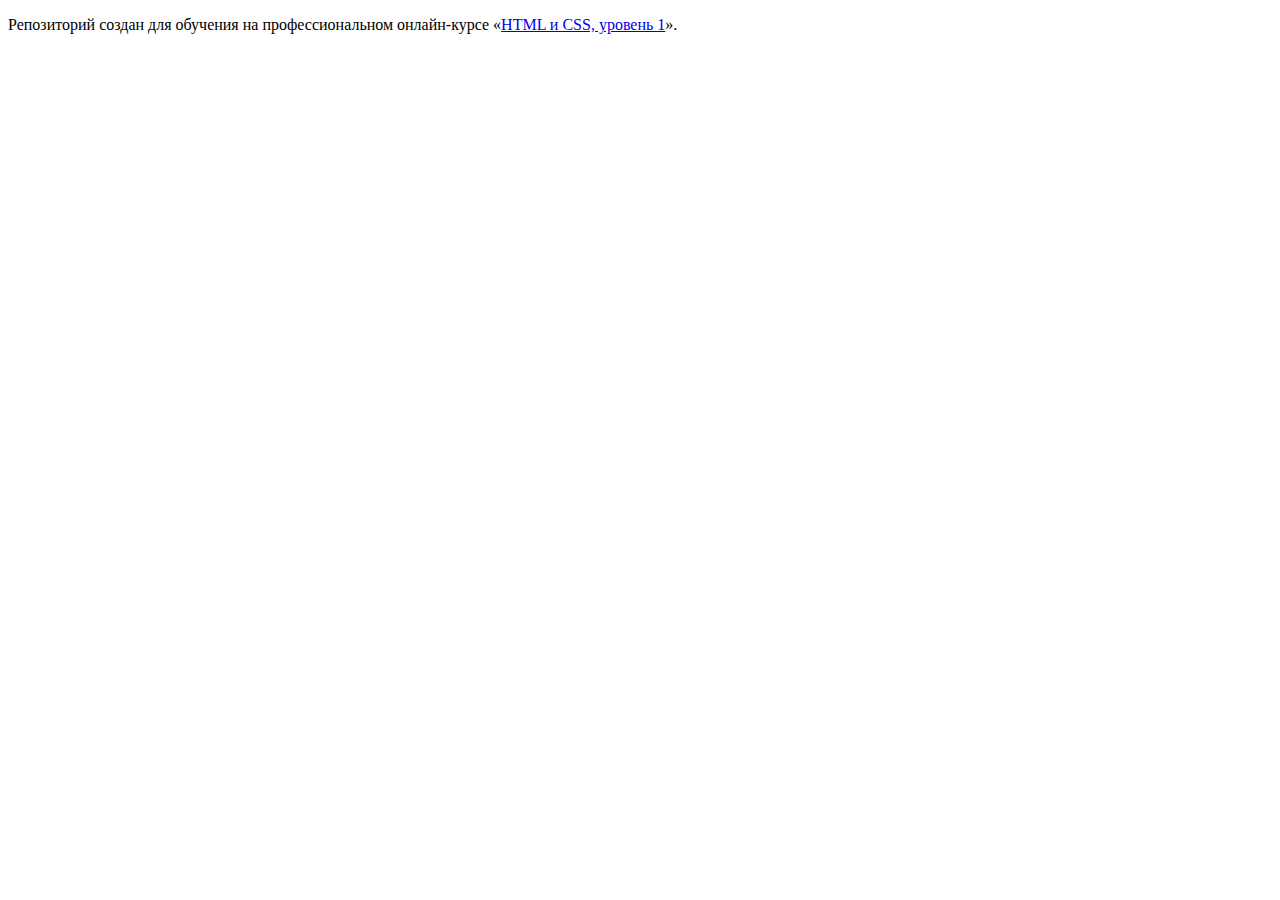
==== index.html @ 58b97ef6 ":hatching_chick:" ====
<!DOCTYPE html>
<html lang="ru">
  <head>
    <meta charset="utf-8">
    <title>HTML Academy: Барбершоп</title>
  </head>
  <body>

    <p>Репозиторий создан для обучения на профессиональном онлайн‑курсе «<a href="https://htmlacademy.ru/intensive/htmlcss">HTML и CSS, уровень 1</a>».</p>

  </body>
</html>
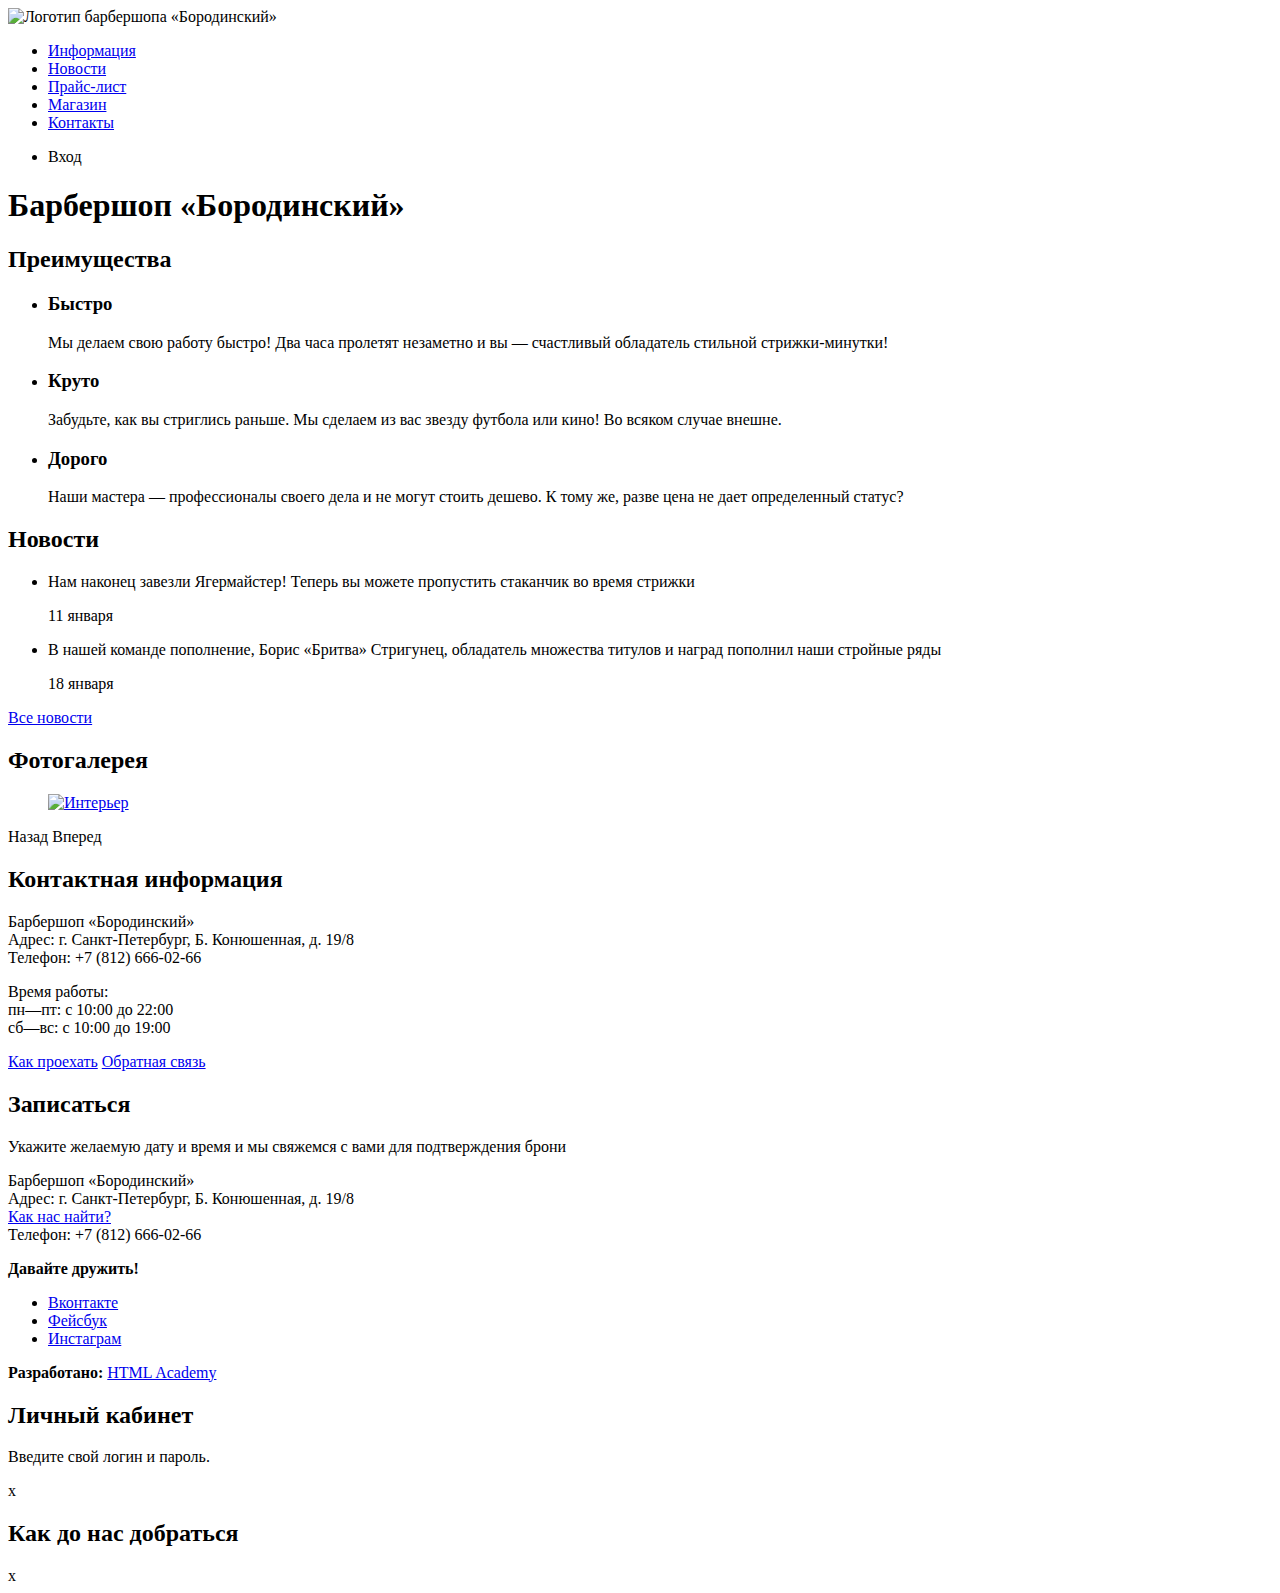
==== commit 3ba30369: "Сделал разметку главной, каталога, страницы предмета." ====
--- a/index.html
+++ b/index.html
@@ -1,12 +1,120 @@
 <!DOCTYPE html>
 <html lang="ru">
-  <head>
-    <meta charset="utf-8">
-    <title>HTML Academy: Барбершоп</title>
-  </head>
-  <body>
+<head>
+  <meta charset="utf-8">
+  <title>HTML Academy: Барбершоп</title>
+</head>
+<body>
+  <header class="main-header">
+    <nav class="main-navigation">
+      <a class="main-header-logo">
+        <img src="img/index-logo.svg" width="368" height="153" alt="Логотип барбершопа «Бородинский»">
+      </a>
+      <ul class="site-navigation">
+        <li><a href="#">Информация</a></li>
+        <li><a href="#">Новости</a></li>
+        <li><a href="price.html">Прайс-лист</a></li>
+        <li><a href="catalog.html">Магазин</a></li>
+        <li><a href="#">Контакты</a></li>
+      </ul>
+      <ul class="user-navigation">
+        <li class="login-link">Вход</li>
+      </ul>
+    </nav>
+  </header>
+  <main class="container">
+    <h1 class="visually-hidden">Барбершоп «Бородинский»</h1>
+    <section class="features">
+      <h2 class="visually-hidden">Преимущества</h2>
+      <ul class="features-list">
+        <li class="feature-item">
+          <h3>Быстро</h3>
+          <p>Мы делаем свою работу быстро! Два часа пролетят незаметно и вы — счастливый обладатель стильной стрижки-минутки!</p>
+        </li>
+        <li class="feature-item">
+          <h3>Круто</h3>
+          <p>Забудьте, как вы стриглись раньше. Мы сделаем из вас звезду футбола или кино! Во всяком случае внешне.</p>
+        </li>
+        <li class="feature-item">
+          <h3>Дорого</h3>
+          <p>Наши мастера — профессионалы своего дела и не могут стоить дешево. К тому же, разве цена не дает определенный статус?</p>
+        </li>
+      </ul>
+    </section>
+    <section class="news">
+      <h2>Новости</h2>
+      <ul class="news-list">
+        <li class="news-item">
+          <p>Нам наконец завезли Ягермайстер! Теперь вы можете пропустить стаканчик во время стрижки</p>
+          <time datetime="2016-01-11">11 января</time>
+        </li>
+        <li class="news-item">
+          <p>В нашей команде пополнение, Борис «Бритва» Стригунец, обладатель множества титулов и наград пополнил наши стройные ряды</p>
+          <time datetime="2016-01-18">18 января</time>
+        </li>
+      </ul>
+      <a class="button" href="news.html">Все новости</a>
+    </section>
+    <section class="gallery">
+      <h2>Фотогалерея</h2>
+      <figure class="gallery-content">
+        <a href="#"><img src="img/studio.jpg" width="286" height="164" alt="Интерьер"></a>
+      </figure>
+      <span class="button gallery-button gallery-button-back">Назад</span>
+      <span class="button gallery-button gallery-button-next">Вперед</span>
+    </section>
+    <section class="contacts">
+      <h2>Контактная информация</h2>
+      <p>
+       Барбершоп «Бородинский»<br>
+       Адрес: г. Санкт-Петербург, Б. Конюшенная, д. 19/8<br>
+       Телефон: +7 (812) 666-02-66
+     </p>
+     <p>
+      Время работы:<br>
+      пн—пт: с 10:00 до 22:00<br>
+      сб—вс: с 10:00 до 19:00
+    </p>
+    <a class="button" href="map.html">Как проехать</a>
+    <a class="button" href="contacts.html">Обратная связь</a>
+  </section>
+  <section class="appointment">
+    <h2>Записаться</h2>
+    <p class="appointment-info">Укажите желаемую дату и время и мы свяжемся с вами для подтверждения брони</p>
+    <!-- Здесь будет форма -->
+  </section>
 
-    <p>Репозиторий создан для обучения на профессиональном онлайн‑курсе «<a href="https://htmlacademy.ru/intensive/htmlcss">HTML и CSS, уровень 1</a>».</p>
+</main>
+<footer class="main-footer">
+  <p class="footer-contacts">
+    Барбершоп «Бородинский»<br>
+    Адрес: г. Санкт-Петербург, Б. Конюшенная, д. 19/8<br>
+    <a href="map.html">Как нас найти?</a><br>
+    Телефон: +7 (812) 666-02-66
+  </p>
+  <div class="footer-social">
+    <b>Давайте дружить!</b>
+    <ul>
+      <li><a class="social-button" href="#">Вконтакте</a></li>
+      <li><a class="social-button" href="#">Фейсбук</a></li>
+      <li><a class="social-button" href="#">Инстаграм</a></li>
+    </ul>
+  </div>
+  <p class="footer-copyright">
+    <b>Разработано:</b>
+    <a class="button" href="https://htmlacademy.ru">HTML Academy</a>
+  </p>
+</footer>
+<section class="modal modal-login">
+  <h2>Личный кабинет</h2>
+  <p>Введите свой логин и пароль.</p>
+  <!-- Здесь будет форма -->
+  <span class="modal-close">x</span>
+</section>
 
-  </body>
+<section class="modal modal-map">
+  <h2 class="visually-hidden">Как до нас добраться</h2>
+  <span class="modal-close">x</span>
+</section>
+</body>
 </html>
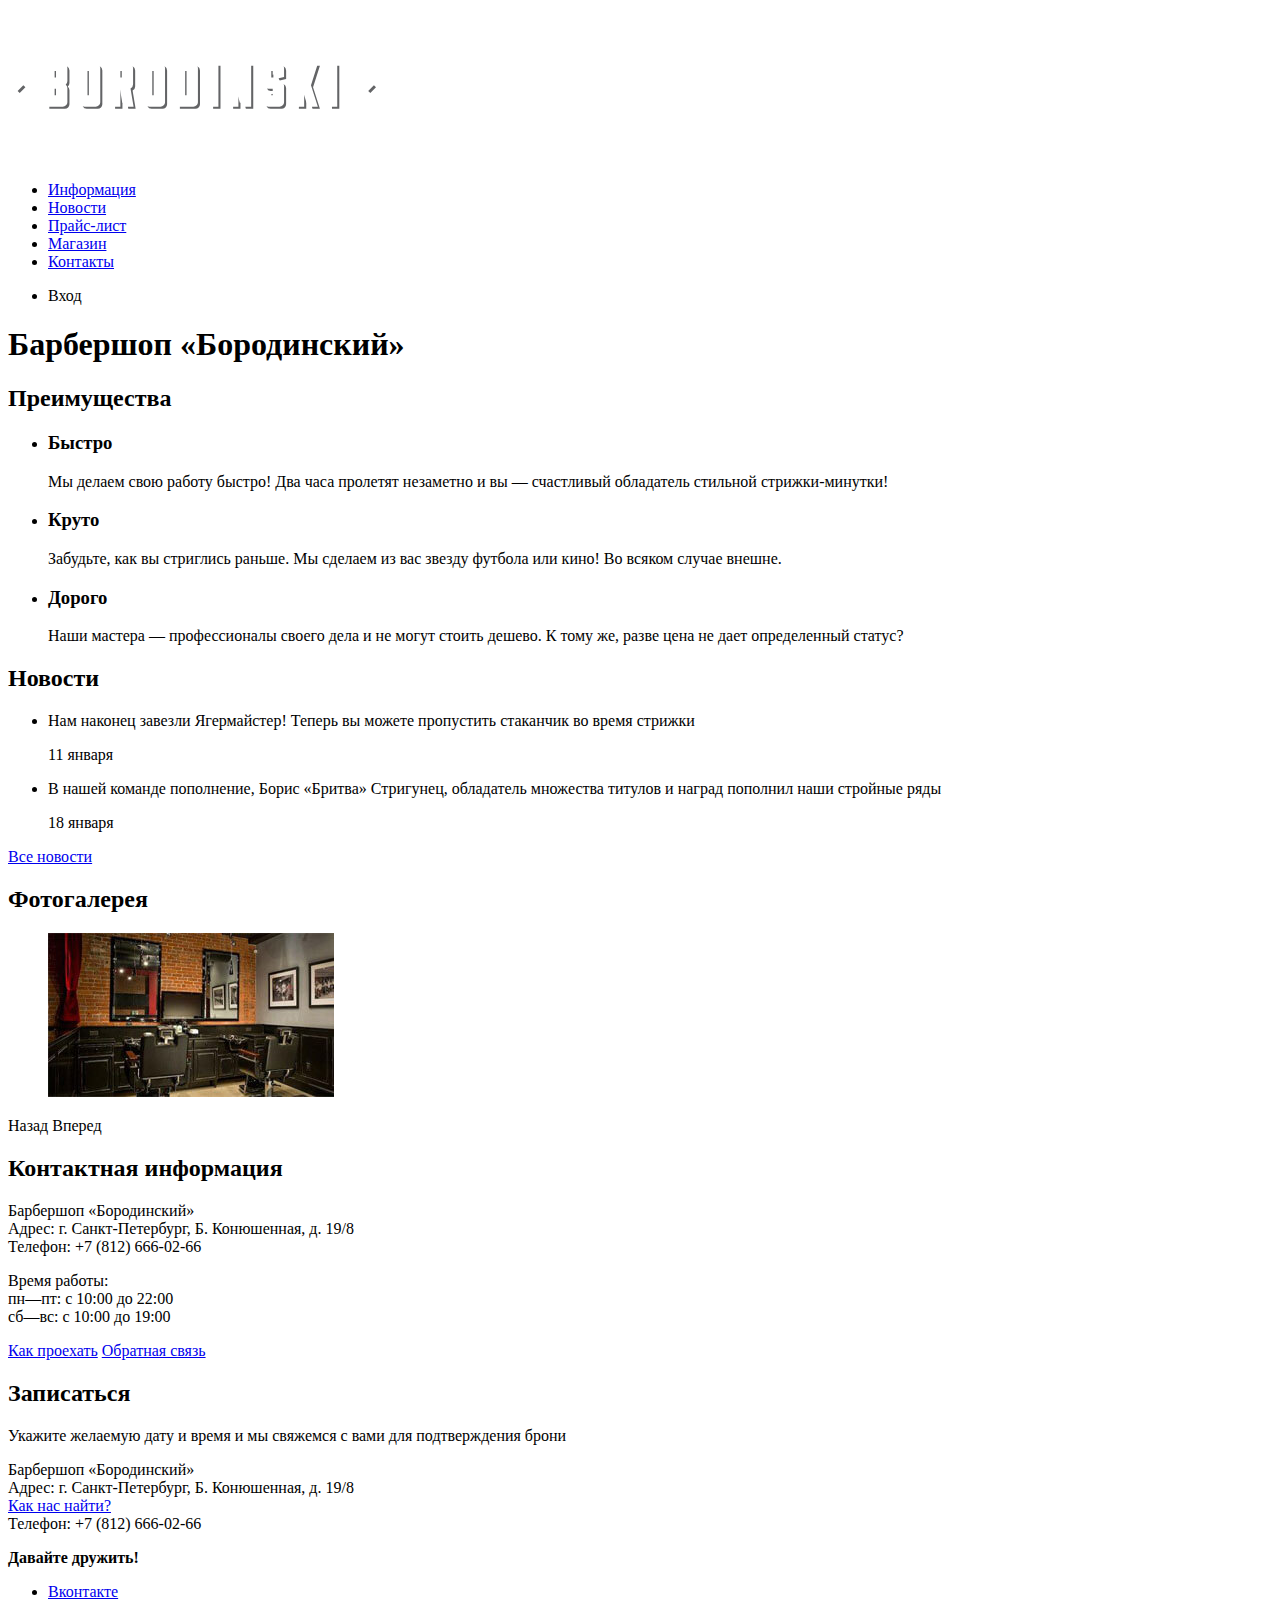
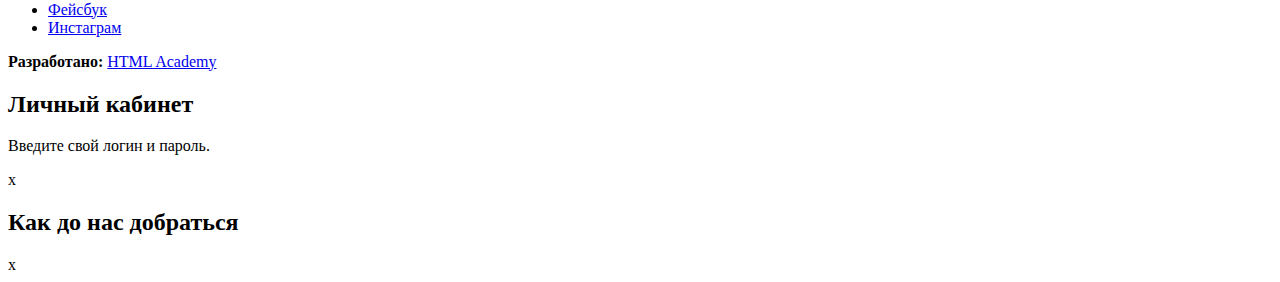
==== commit 9831fa2d: "Подготовил и подключил изображения" ====
--- a/index.html
+++ b/index.html
@@ -58,7 +58,7 @@
     <section class="gallery">
       <h2>Фотогалерея</h2>
       <figure class="gallery-content">
-        <a href="#"><img src="img/studio.jpg" width="286" height="164" alt="Интерьер"></a>
+        <a href="#"><img src="img/gallery.jpg" width="286" height="164" alt="Интерьер"></a>
       </figure>
       <span class="button gallery-button gallery-button-back">Назад</span>
       <span class="button gallery-button gallery-button-next">Вперед</span>
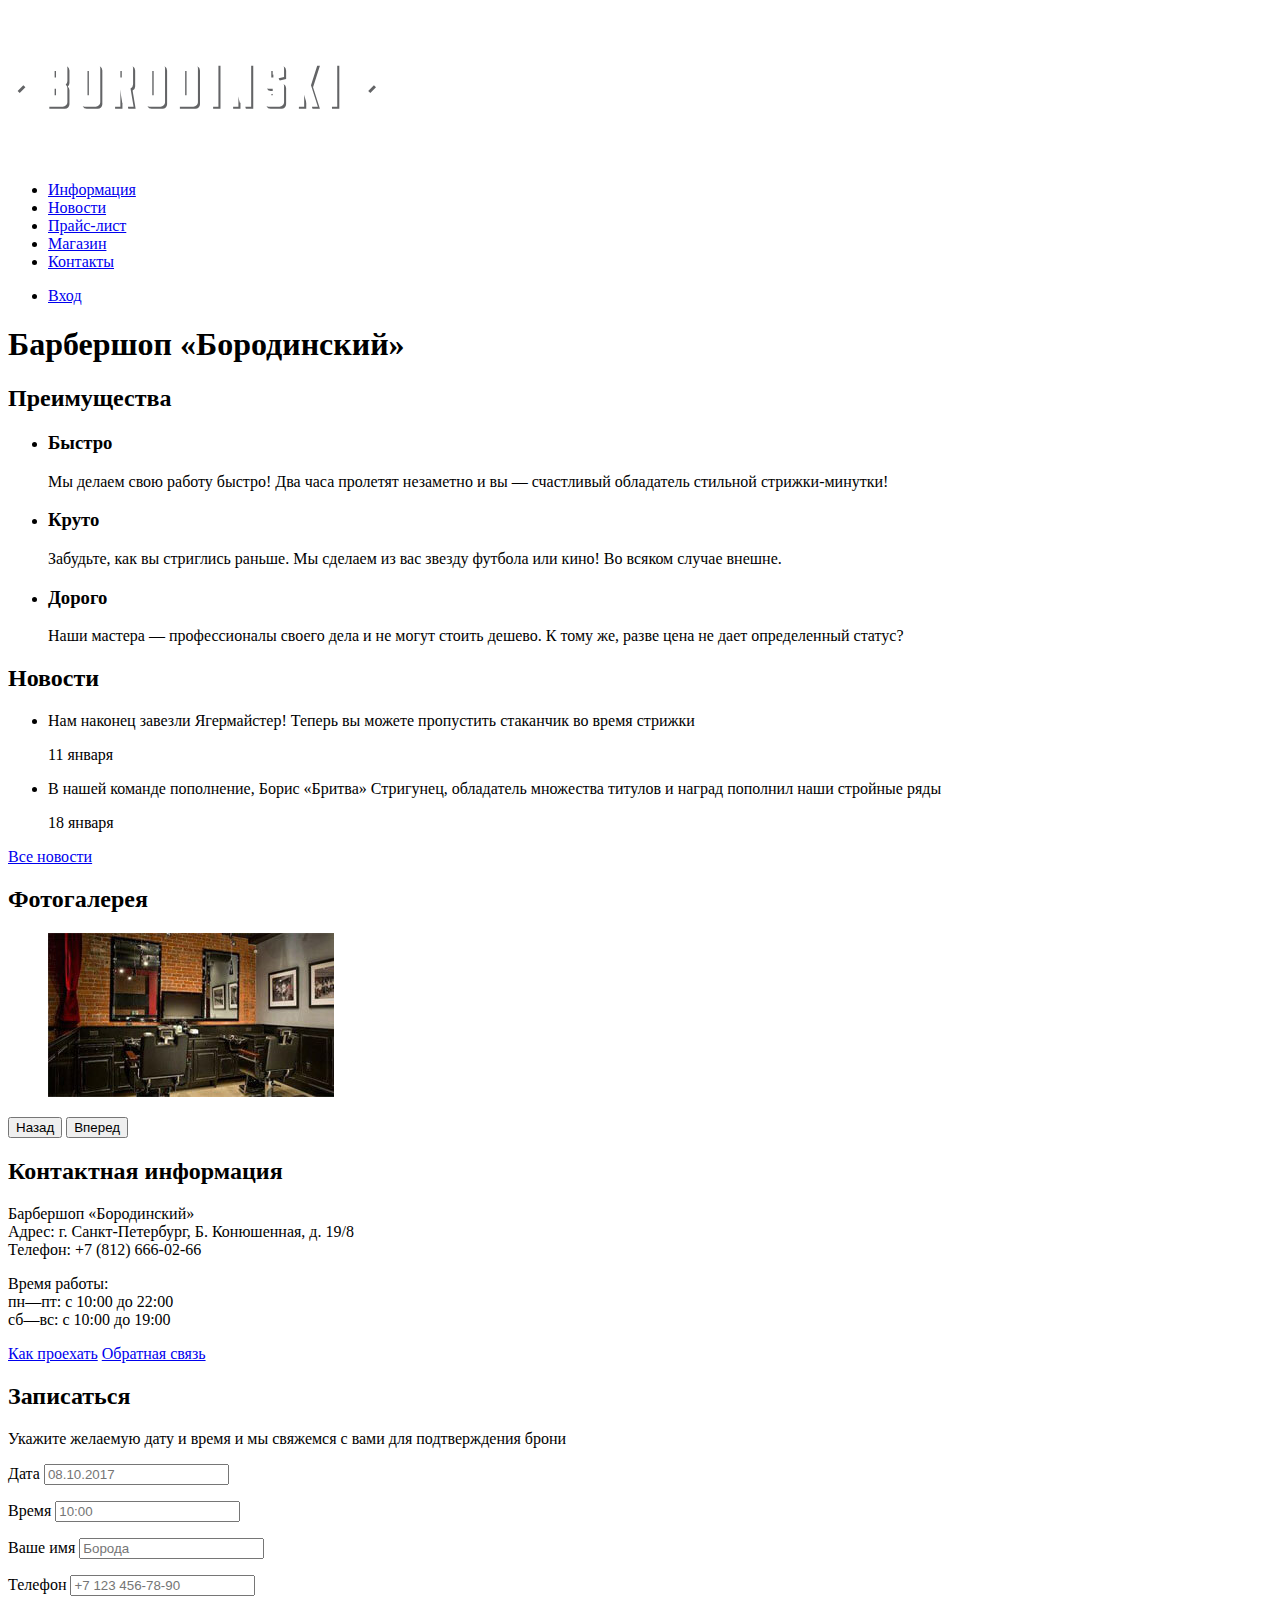
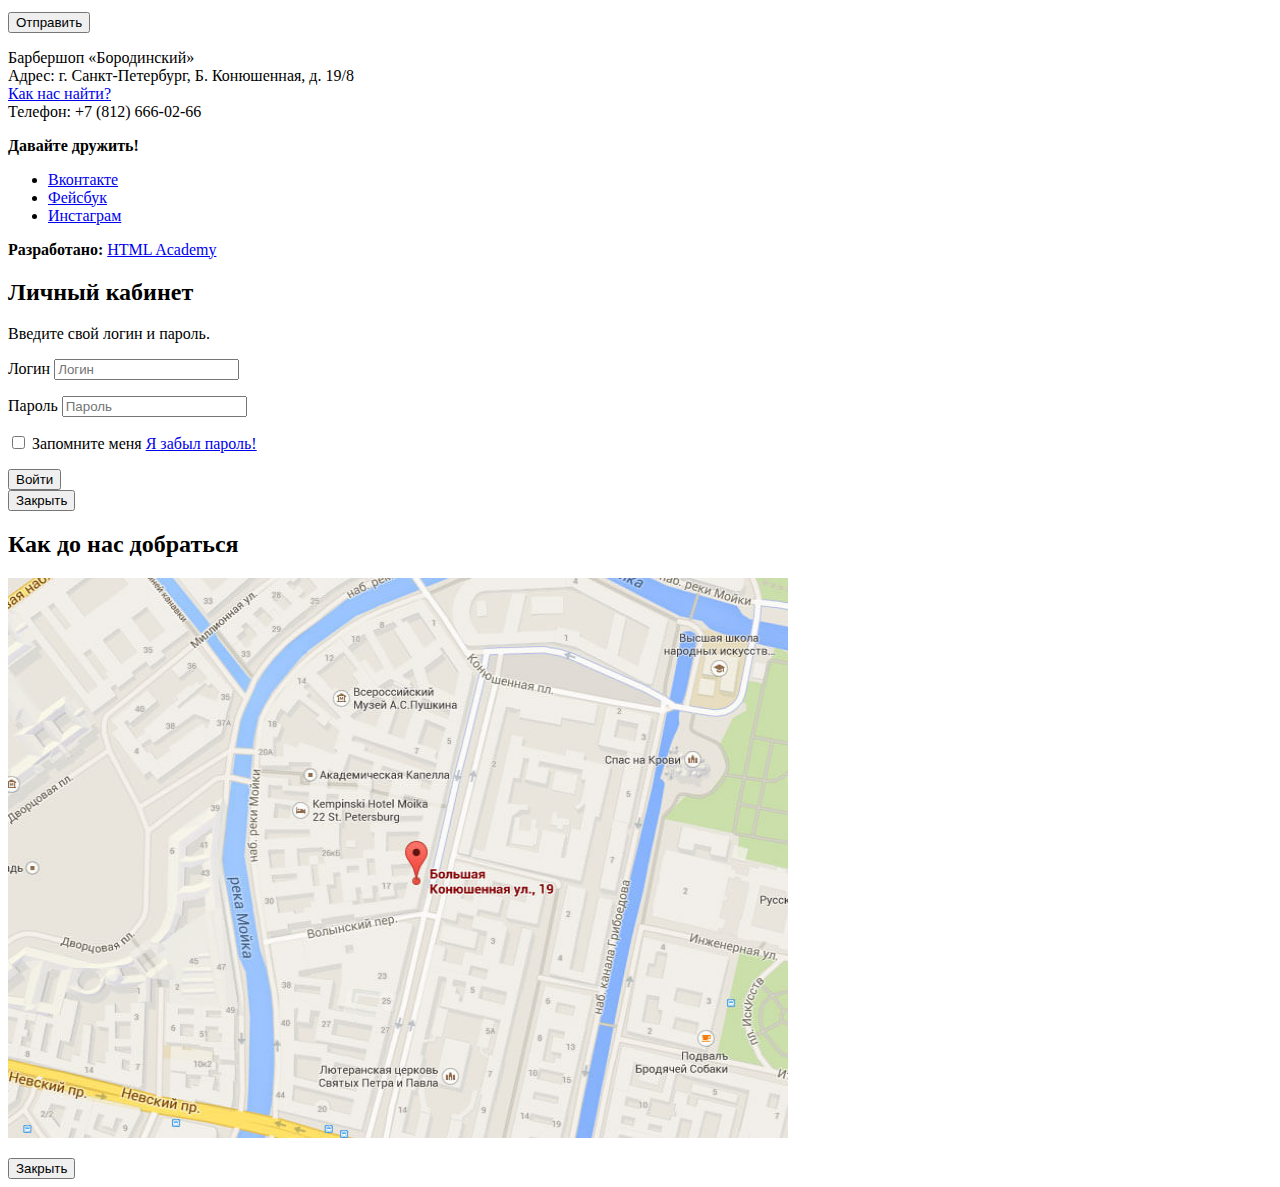
==== commit eed2a12c: "разметил формы" ====
--- a/index.html
+++ b/index.html
@@ -18,7 +18,11 @@
         <li><a href="#">Контакты</a></li>
       </ul>
       <ul class="user-navigation">
-        <li class="login-link">Вход</li>
+        <li>
+          <a class="login-link" href="login.html">
+            Вход
+          </a>
+        </li>
       </ul>
     </nav>
   </header>
@@ -60,8 +64,8 @@
       <figure class="gallery-content">
         <a href="#"><img src="img/gallery.jpg" width="286" height="164" alt="Интерьер"></a>
       </figure>
-      <span class="button gallery-button gallery-button-back">Назад</span>
-      <span class="button gallery-button gallery-button-next">Вперед</span>
+      <button class="button gallery-button gallery-button-back" type="button">Назад</button>
+      <button class="button gallery-button gallery-button-next" type="button">Вперед</button>
     </section>
     <section class="contacts">
       <h2>Контактная информация</h2>
@@ -81,7 +85,25 @@
   <section class="appointment">
     <h2>Записаться</h2>
     <p class="appointment-info">Укажите желаемую дату и время и мы свяжемся с вами для подтверждения брони</p>
-    <!-- Здесь будет форма -->
+    <form class="appointment-form" action="https://echo.htmlacademy.ru" method="post">
+      <p class="appointment-item">
+        <label for="appointment-date">Дата</label>
+        <input id="appointment-date" type="text" name="date" value="" placeholder="08.10.2017">
+      </p>
+      <p class="appointment-item">
+        <label for="appointment-time">Время</label>
+        <input id="appointment-time" type="text" name="time" value="" placeholder="10:00">
+      </p>
+      <p class="appointment-item">
+        <label for="appointment-name">Ваше имя</label>
+        <input id="appointment-name" type="text" name="name" value="" placeholder="Борода">
+      </p>
+      <p class="appointment-item">
+        <label for="appointment-phone">Телефон</label>
+        <input id="appointment-phone" type="tel" name="phone" value="" placeholder="+7 123 456-78-90">
+      </p>
+      <button class="button" type="submit">Отправить</button>
+    </form>
   </section>
 
 </main>
@@ -108,13 +130,39 @@
 <section class="modal modal-login">
   <h2>Личный кабинет</h2>
   <p>Введите свой логин и пароль.</p>
-  <!-- Здесь будет форма -->
-  <span class="modal-close">x</span>
+  <form class="login-form" action="https://echo.htmlacademy.ru" method="post">
+    <p>
+      <label class="visually-hidden" for="user-login">Логин</label>
+      <input class="login-icon-user" id="user-login" type="text" name="login" placeholder="Логин">
+    </p>
+    <p>
+      <label class="visually-hidden" for="user-password">Пароль</label>
+      <input class="login-icon-password" id="user-password" type="password" name="password" placeholder="Пароль">
+    </p>
+    <p class="login-password-info">
+      <label class="login-checkbox">
+        <input type="checkbox" name="remember">
+        Запомните меня
+      </label>
+      <a class="restore" href="#">Я забыл пароль!</a>
+    </p>
+    <button class="button" type="submit">
+      Войти
+    </button>
+  </form>
+  <button class="modal-close" type="button">
+    Закрыть
+  </button>
 </section>
 
 <section class="modal modal-map">
   <h2 class="visually-hidden">Как до нас добраться</h2>
-  <span class="modal-close">x</span>
+  <p>
+    <img src="img/map.jpg" width="780" height="560" alt="Офис компании по адресу ул. Большая Конюшенная 19/8, Санкт-Петербург">
+  </p>
+  <button class="modal-close" type="button">
+    Закрыть
+  </button>
 </section>
 </body>
 </html>
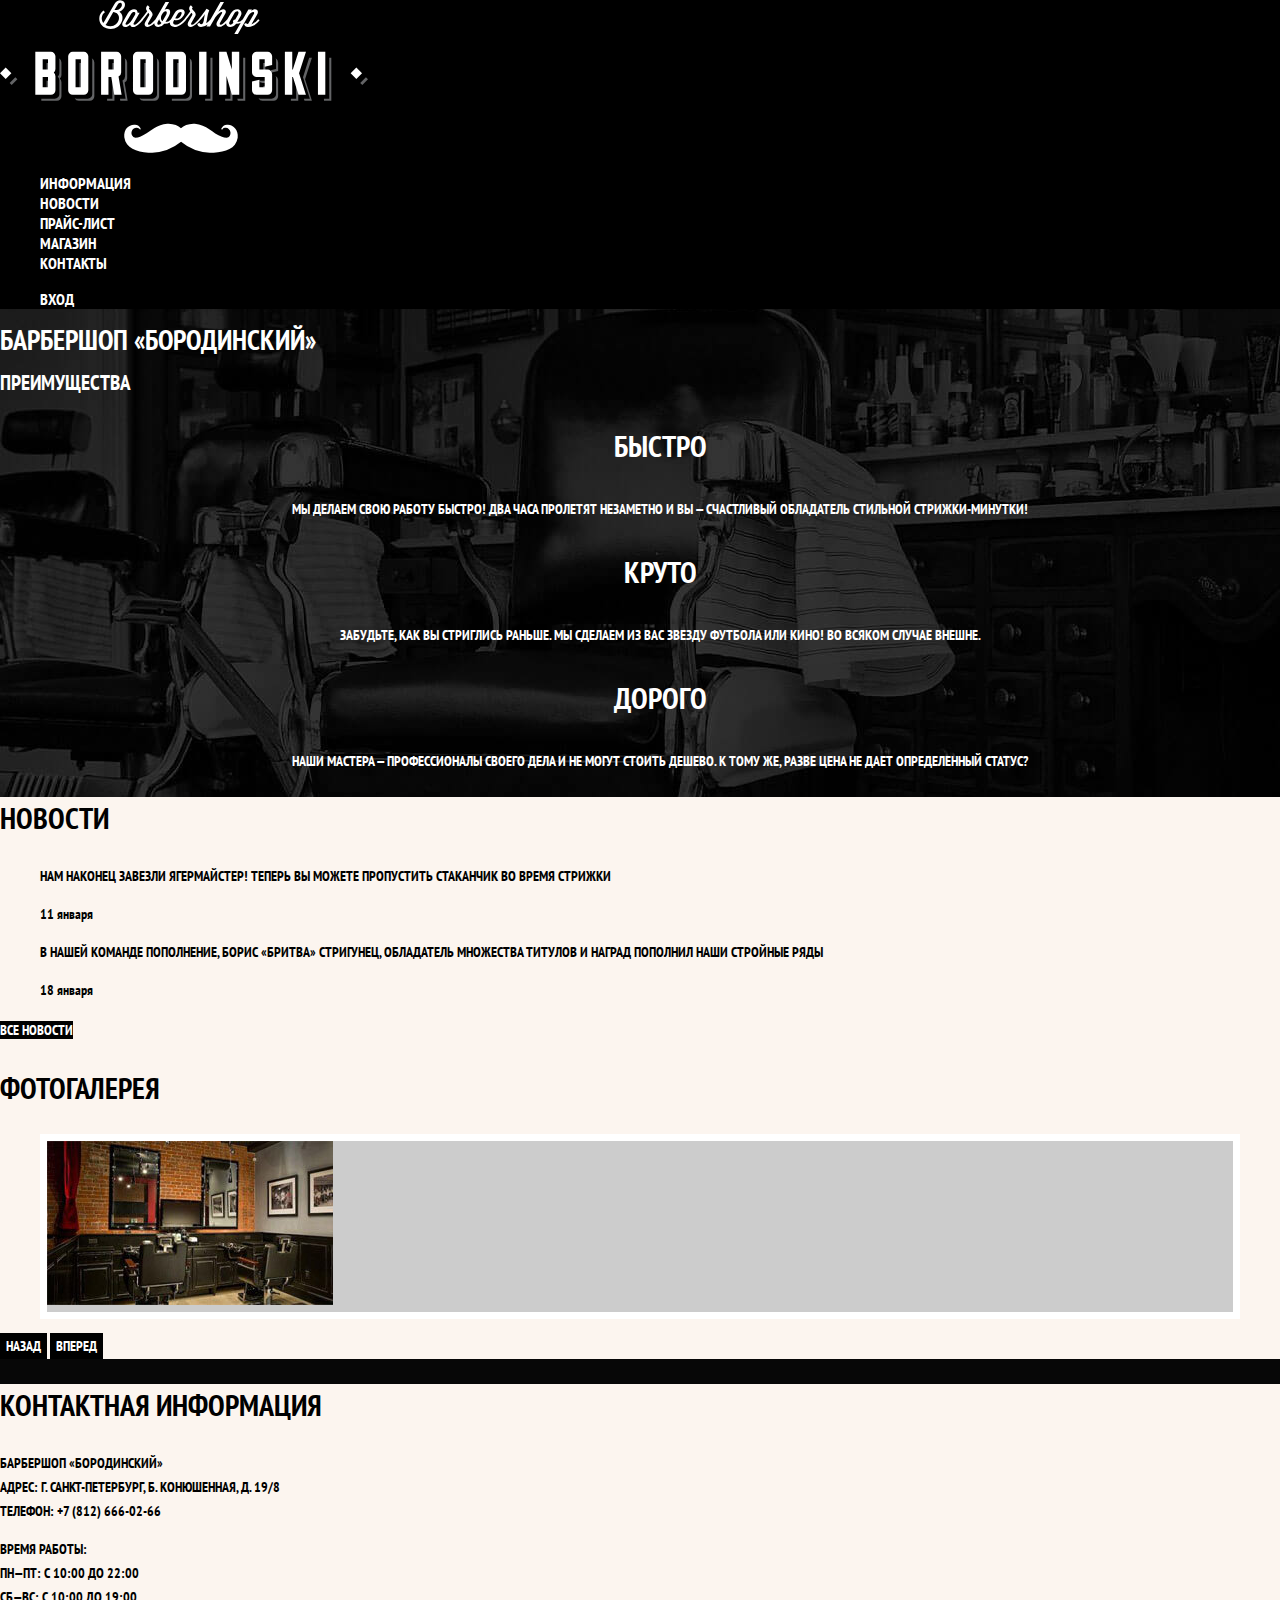
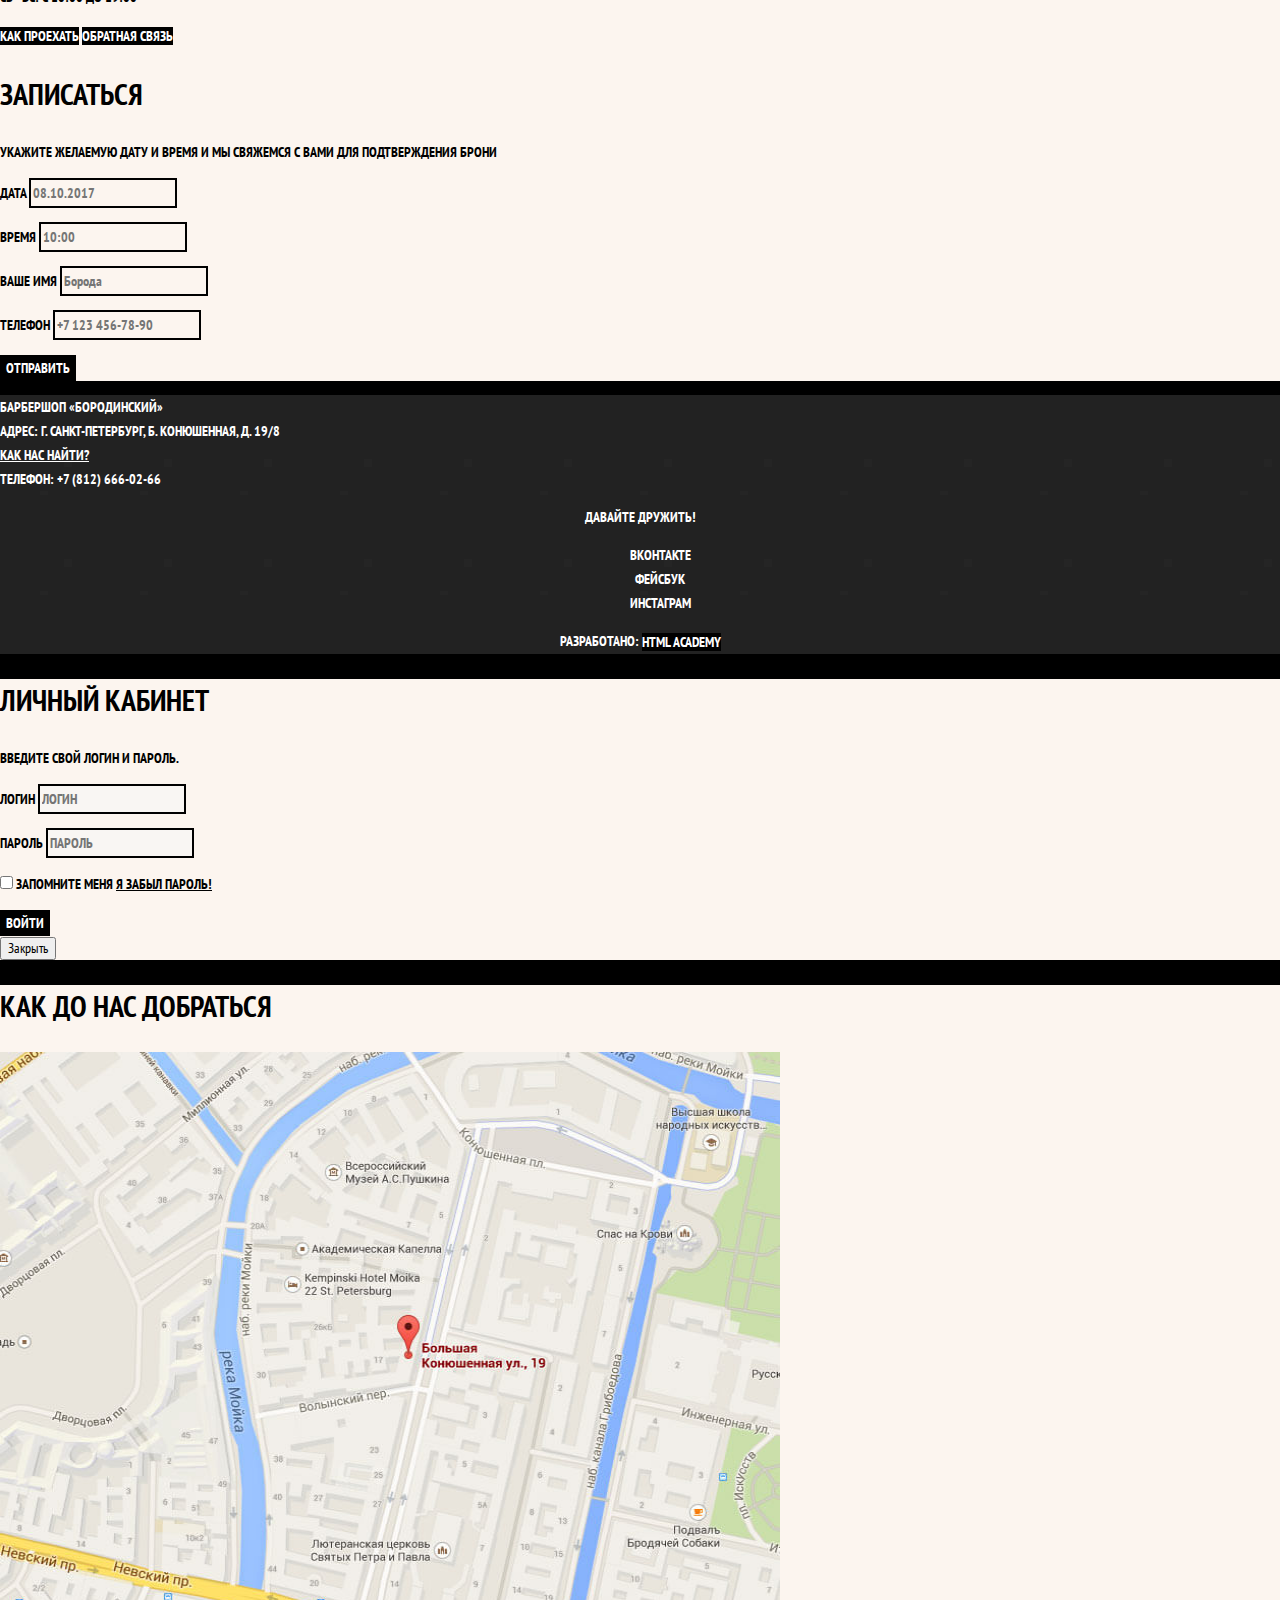
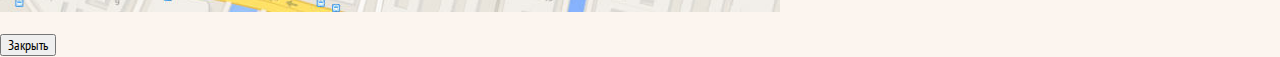
==== commit ee962692: "Выполнил базовую стилизацию, подключил шрифты,normalize" ====
--- a/index.html
+++ b/index.html
@@ -3,6 +3,9 @@
 <head>
   <meta charset="utf-8">
   <title>HTML Academy: Барбершоп</title>
+  <link href="https://fonts.googleapis.com/css?family=PT+Sans+Narrow:400,700&amp;subset=latin,cyrillic" rel="stylesheet">
+  <link href="css/normalize.css" rel="stylesheet">
+  <link href="css/style.css" rel="stylesheet">
 </head>
 <body>
   <header class="main-header">
@@ -45,6 +48,7 @@
         </li>
       </ul>
     </section>
+    <div class="index-columns">
     <section class="news">
       <h2>Новости</h2>
       <ul class="news-list">
@@ -67,6 +71,8 @@
       <button class="button gallery-button gallery-button-back" type="button">Назад</button>
       <button class="button gallery-button gallery-button-next" type="button">Вперед</button>
     </section>
+    </div>
+    <div class="index-columns">
     <section class="contacts">
       <h2>Контактная информация</h2>
       <p>
@@ -105,6 +111,7 @@
       <button class="button" type="submit">Отправить</button>
     </form>
   </section>
+  </div>
 
 </main>
 <footer class="main-footer">
--- a/css/style.css
+++ b/css/style.css
@@ -0,0 +1,356 @@
+body {
+  margin: 0;
+  padding: 0;
+
+  font-weight: 700;
+  font-size: 14px;
+  line-height: 24px;
+  font-family: "PT Sans Narrow", Arial, sans-serif;
+  color: #ffffff;
+  text-transform: uppercase;
+
+  background-color: #000000;
+  background-image: url("../img/bg-index.jpg");
+  background-repeat: no-repeat;
+  background-position: top center;
+}
+
+.inner-page {
+  color: #000000;
+
+  background-color: #f9f6f3;
+  background-image: url("../img/light-bg.jpg");
+  background-repeat: repeat;
+  background-position: 0 0;
+}
+
+a {
+  text-decoration: none;
+}
+
+.button {
+  font: inherit;
+  vertical-align: middle;
+  text-align: center;
+  color: #ffffff;
+  text-transform: uppercase;
+
+  background-color: #000000;
+  border: none;
+}
+
+.button:hover,
+.button:focus,
+.button:active {
+  background-color: #663d15;
+}
+
+.main-navigation {
+  font-size: 16px;
+  line-height: 20px;
+  color: #ffffff;
+
+  background-color: #000000;
+}
+
+.site-navigation,
+.user-navigation {
+  list-style: none;
+}
+
+.site-navigation a,
+.user-navigation a {
+  color: #ffffff;
+}
+
+.site-navigation a:hover,
+.site-navigation a:focus,
+.user-navigation a:hover,
+.user-navigation a:focus {
+  background-color: #242424;
+}
+
+.features-list {
+  list-style: none;
+}
+
+.feature-item {
+  text-align: center;
+}
+
+.feature-item h3 {
+  font-size: 30px;
+  line-height: 42px;
+}
+
+.index-columns {
+  color: #000000;
+
+  background-color: #f8f5f2;
+  background-image: url("../img/light-bg.jpg");
+  background-repeat: repeat;
+  background-position: 0 0;
+}
+
+.index-columns h2 {
+  font-size: 30px;
+  line-height: 42px;
+}
+
+.news-list {
+  list-style: none;
+}
+
+.news-item time {
+  text-transform: none;
+}
+
+.gallery-content {
+  background-color: #cccccc;
+  border: 7px solid #ffffff;
+}
+
+.appointment-item input {
+  font: inherit;
+
+  background-color: transparent;
+  border: 2px solid #000000;
+}
+
+.appointment-item input:focus {
+  border-color: #663d15;
+}
+
+.page-title {
+  font-size: 30px;
+  line-height: 42px;
+}
+
+.breadcrumbs {
+  list-style: none;
+}
+
+.breadcrumbs a {
+  color: #000000;
+}
+
+.breadcrumbs a:hover,
+.breadcrumbs a:focus {
+  text-decoration: underline;
+}
+
+.breadcrumbs-current {
+  color: #aba9a7;
+}
+
+.filter fieldset {
+  border: none;
+}
+
+.filter legend {
+  font-size: 24px;
+  line-height: 30px;
+}
+
+.filter ul {
+  list-style: none;
+  line-height: 18px;
+}
+
+.filter-input:hover + label,
+.filter-input:focus + label {
+  color: #663d15;
+}
+
+.filter-input:disabled + label {
+  color: #000000;
+
+  opacity: 0.5;
+}
+
+.catalog-list {
+  list-style: none;
+}
+
+.catalog-item {
+  background-color: #f8f8f8;
+  box-shadow: 0 0 10px rgba(0, 0, 0, 0.1);
+}
+
+.catalog-item:hover {
+  box-shadow: 0 0 10px rgba(0, 0, 0, 0.2);
+}
+
+.catalog-item a {
+  color: #000000;
+}
+
+.catalog-item h3 {
+  font-size: 14px;
+  line-height: 18px;
+}
+
+.catalog-category {
+  text-transform: none;
+}
+
+.catalog-item-price b {
+  font-size: 14px;
+  line-height: 20px;
+  text-align: center;
+
+  background-color: #e5e5e5;
+}
+
+.catalog-item-price .button {
+  line-height: 20px;
+  color: #ffffff;
+}
+
+.pagination-list {
+  list-style: none;
+}
+
+.pagination-item a {
+  color: #ffffff;
+
+  background-color: #000000;
+}
+
+.pagination-item a:hover,
+.pagination-item a:focus,
+.pagination-item a:active {
+  background-color: #663d15;
+}
+
+.pagination-item-current a {
+  color: #000000;
+
+  background-color: #ffffff;
+}
+
+.pagination-item-current a:hover,
+.pagination-item-current a:focus,
+.pagination-item-current a:active {
+  color: #000000;
+
+  background-color: #ffffff;
+}
+
+.product-photo-preview {
+  list-style: none;
+}
+
+.product-photo-preview li {
+  box-shadow: 0 0 10px 2px rgba(0, 0, 0, 0.1);
+}
+
+.product-photo-full {
+  box-shadow: 0 0 10px 2px rgba(0, 0, 0, 0.1);
+}
+
+.product-article {
+  text-align: right;
+  color: #aeaeae;
+}
+
+.product-price b {
+  line-height: 20px;
+  text-align: center;
+
+  background-color: #e5e5e5;
+}
+
+.product-info h3 {
+  font-size: 24px;
+  line-height: 30px;
+}
+
+.product-info ul {
+  list-style: none;
+}
+
+.main-footer {
+  color: #ffffff;
+
+  background-color: #212121;
+  background-image: url("../img/dark-bg.jpg");
+  background-repeat: repeat;
+  background-position: 0 0;
+}
+
+.footer-contacts a {
+  color: #ffffff;
+  text-decoration: underline;
+}
+
+.footer-contacts a:hover,
+.footer-contacts a:focus {
+  text-decoration: none;
+}
+
+.footer-social {
+  text-align: center;
+}
+
+.footer-social ul {
+  list-style: none;
+}
+
+.social-button {
+  color: #ffffff;
+}
+
+.footer-copyright {
+  text-align: center;
+}
+
+.footer-copyright .button:hover,
+.footer-copyright .button:focus {
+  color: #000000;
+
+  background-color: #ffffff;
+}
+
+.modal {
+  color: #000000;
+
+  background-color: #f8f3f0;
+  background-image: url("../img/light-bg.jpg");
+  background-repeat: repeat;
+  background-position: 0 0;
+}
+
+.modal h2 {
+  font-size: 30px;
+  line-height: 42px;
+}
+
+.login-form input[type="text"],
+.login-form input[type="password"] {
+  font: inherit;
+  color: #000000;
+  text-transform: uppercase;
+
+  background-color: #f9f6f3;
+  border: 2px solid #000000;
+}
+
+.login-form input:focus {
+  border-color: #663d15;
+}
+
+.login-checkbox:hover,
+.login-checkbox:focus {
+  color: #663d15;
+}
+
+.restore {
+  color: #000000;
+  text-decoration: underline;
+}
+
+.restore:hover,
+.restore:focus {
+  text-decoration: none;
+}
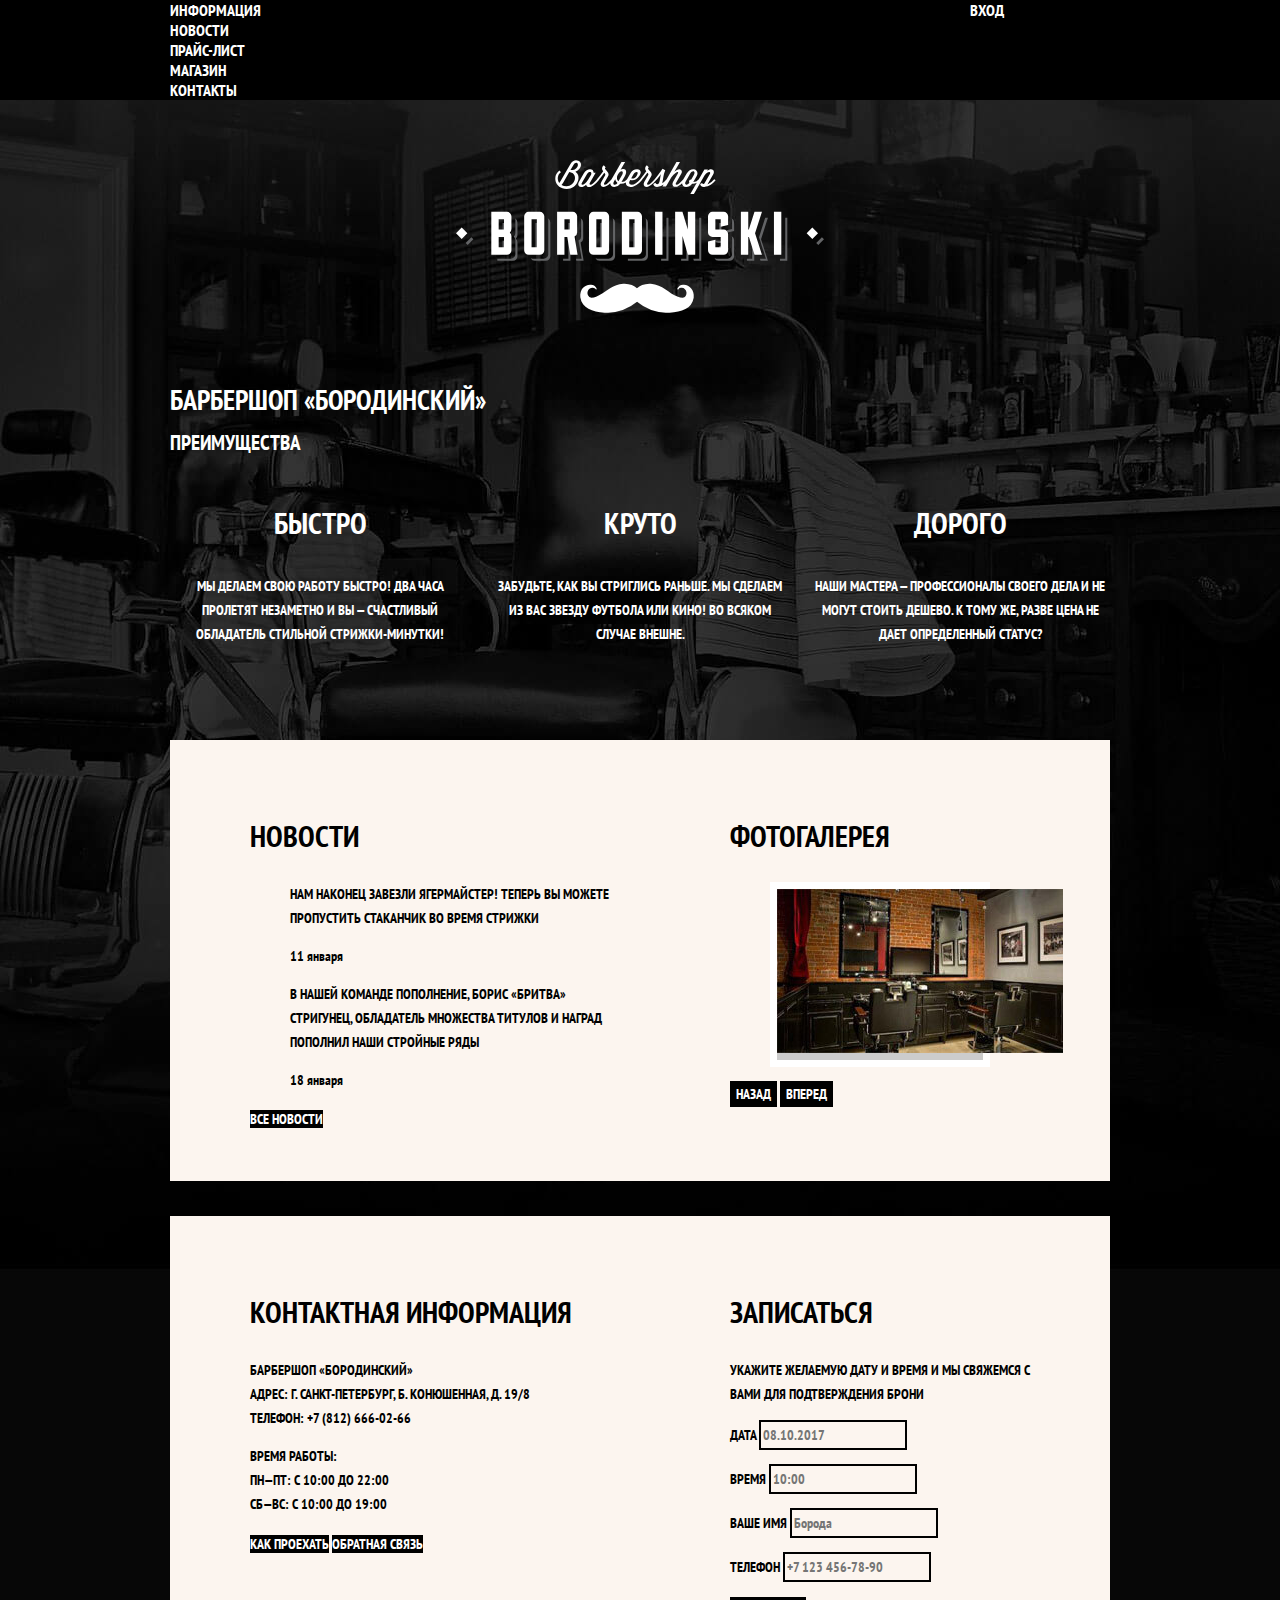
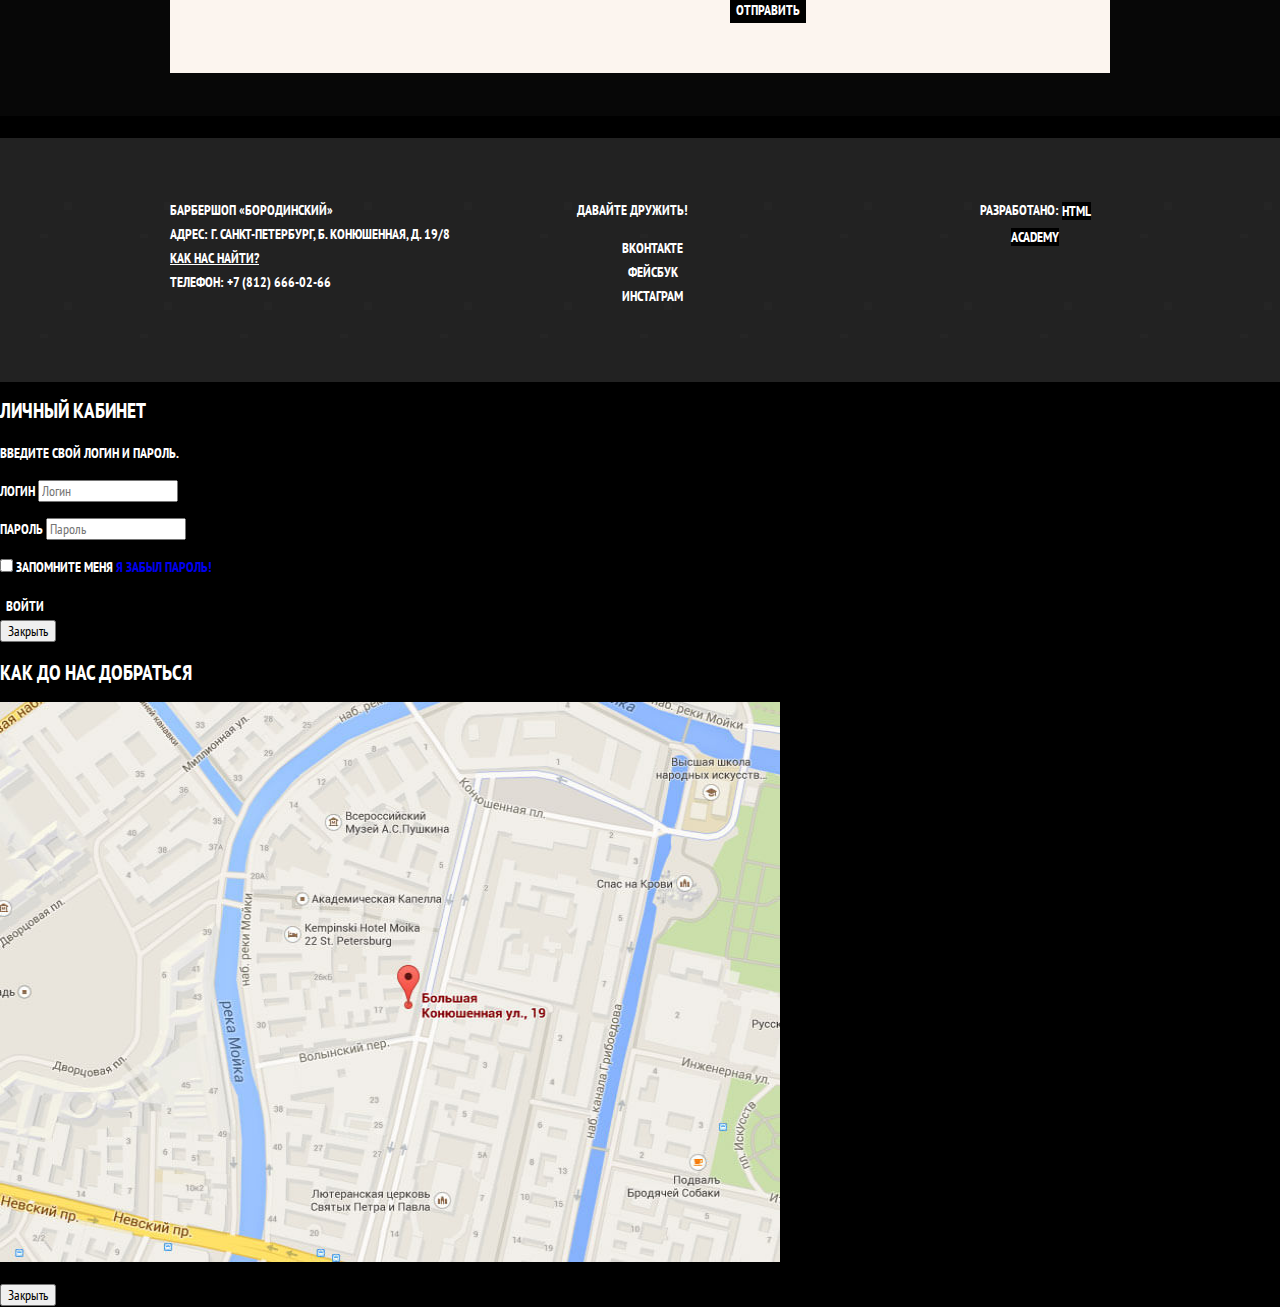
==== commit 233a6a01: "Сделал макросетку для главной,каталога, предмета" ====
--- a/index.html
+++ b/index.html
@@ -13,22 +13,23 @@
       <a class="main-header-logo">
         <img src="img/index-logo.svg" width="368" height="153" alt="Логотип барбершопа «Бородинский»">
       </a>
-      <ul class="site-navigation">
-        <li><a href="#">Информация</a></li>
-        <li><a href="#">Новости</a></li>
-        <li><a href="price.html">Прайс-лист</a></li>
-        <li><a href="catalog.html">Магазин</a></li>
-        <li><a href="#">Контакты</a></li>
-      </ul>
-      <ul class="user-navigation">
-        <li>
-          <a class="login-link" href="login.html">
-            Вход
-          </a>
-        </li>
-      </ul>
+      <div class="main-navigation-wrapper">
+        <div class="container">
+          <ul class="site-navigation">
+            <li><a href="#">Информация</a></li>
+            <li><a href="#">Новости</a></li>
+            <li><a href="price.html">Прайс-лист</a></li>
+            <li><a href="catalog.html">Магазин</a></li>
+            <li><a href="#">Контакты</a></li>
+          </ul>
+          <ul class="user-navigation">
+            <li><a class="login-link" href="login.html">Вход</a></li>
+          </ul>
+        </div>
+      </div>
     </nav>
   </header>
+
   <main class="container">
     <h1 class="visually-hidden">Барбершоп «Бородинский»</h1>
     <section class="features">
@@ -49,91 +50,97 @@
       </ul>
     </section>
     <div class="index-columns">
-    <section class="news">
-      <h2>Новости</h2>
-      <ul class="news-list">
-        <li class="news-item">
-          <p>Нам наконец завезли Ягермайстер! Теперь вы можете пропустить стаканчик во время стрижки</p>
-          <time datetime="2016-01-11">11 января</time>
-        </li>
-        <li class="news-item">
-          <p>В нашей команде пополнение, Борис «Бритва» Стригунец, обладатель множества титулов и наград пополнил наши стройные ряды</p>
-          <time datetime="2016-01-18">18 января</time>
-        </li>
-      </ul>
-      <a class="button" href="news.html">Все новости</a>
+      <section class="news">
+        <h2>Новости</h2>
+        <ul class="news-list">
+          <li class="news-item">
+            <p>Нам наконец завезли Ягермайстер! Теперь вы можете пропустить стаканчик во время стрижки</p>
+            <time datetime="2016-01-11">11 января</time>
+          </li>
+          <li class="news-item">
+            <p>В нашей команде пополнение, Борис «Бритва» Стригунец, обладатель множества титулов и наград пополнил наши стройные ряды</p>
+            <time datetime="2016-01-18">18 января</time>
+          </li>
+        </ul>
+        <a class="button" href="news.html">Все новости</a>
+      </section>
+      <section class="gallery">
+        <h2>Фотогалерея</h2>
+        <figure class="gallery-content">
+          <a href="#"><img src="img/gallery.jpg" width="286" height="164" alt="Интерьер"></a>
+        </figure>
+        <button class="button gallery-button gallery-button-back" type="button">Назад</button>
+        <button class="button gallery-button gallery-button-next" type="button">Вперед</button>
+      </section>
+    </div>
+
+    <div class="index-columns">
+      <section class="contacts">
+        <h2>Контактная информация</h2>
+        <p>
+         Барбершоп «Бородинский»<br>
+         Адрес: г. Санкт-Петербург, Б. Конюшенная, д. 19/8<br>
+         Телефон: +7 (812) 666-02-66
+       </p>
+       <p>
+        Время работы:<br>
+        пн—пт: с 10:00 до 22:00<br>
+        сб—вс: с 10:00 до 19:00
+      </p>
+      <a class="button" href="map.html">Как проехать</a>
+      <a class="button" href="contacts.html">Обратная связь</a>
     </section>
-    <section class="gallery">
-      <h2>Фотогалерея</h2>
-      <figure class="gallery-content">
-        <a href="#"><img src="img/gallery.jpg" width="286" height="164" alt="Интерьер"></a>
-      </figure>
-      <button class="button gallery-button gallery-button-back" type="button">Назад</button>
-      <button class="button gallery-button gallery-button-next" type="button">Вперед</button>
+
+    <section class="appointment">
+      <h2>Записаться</h2>
+      <p class="appointment-info">Укажите желаемую дату и время и мы свяжемся с вами для подтверждения брони</p>
+      <form class="appointment-form" action="https://echo.htmlacademy.ru" method="post">
+        <p class="appointment-item">
+          <label for="appointment-date">Дата</label>
+          <input id="appointment-date" type="text" name="date" value="" placeholder="08.10.2017">
+        </p>
+        <p class="appointment-item">
+          <label for="appointment-time">Время</label>
+          <input id="appointment-time" type="text" name="time" value="" placeholder="10:00">
+        </p>
+        <p class="appointment-item">
+          <label for="appointment-name">Ваше имя</label>
+          <input id="appointment-name" type="text" name="name" value="" placeholder="Борода">
+        </p>
+        <p class="appointment-item">
+          <label for="appointment-phone">Телефон</label>
+          <input id="appointment-phone" type="tel" name="phone" value="" placeholder="+7 123 456-78-90">
+        </p>
+        <button class="button" type="submit">Отправить</button>
+      </form>
     </section>
-    </div>
-    <div class="index-columns">
-    <section class="contacts">
-      <h2>Контактная информация</h2>
-      <p>
-       Барбершоп «Бородинский»<br>
-       Адрес: г. Санкт-Петербург, Б. Конюшенная, д. 19/8<br>
-       Телефон: +7 (812) 666-02-66
-     </p>
-     <p>
-      Время работы:<br>
-      пн—пт: с 10:00 до 22:00<br>
-      сб—вс: с 10:00 до 19:00
-    </p>
-    <a class="button" href="map.html">Как проехать</a>
-    <a class="button" href="contacts.html">Обратная связь</a>
-  </section>
-  <section class="appointment">
-    <h2>Записаться</h2>
-    <p class="appointment-info">Укажите желаемую дату и время и мы свяжемся с вами для подтверждения брони</p>
-    <form class="appointment-form" action="https://echo.htmlacademy.ru" method="post">
-      <p class="appointment-item">
-        <label for="appointment-date">Дата</label>
-        <input id="appointment-date" type="text" name="date" value="" placeholder="08.10.2017">
-      </p>
-      <p class="appointment-item">
-        <label for="appointment-time">Время</label>
-        <input id="appointment-time" type="text" name="time" value="" placeholder="10:00">
-      </p>
-      <p class="appointment-item">
-        <label for="appointment-name">Ваше имя</label>
-        <input id="appointment-name" type="text" name="name" value="" placeholder="Борода">
-      </p>
-      <p class="appointment-item">
-        <label for="appointment-phone">Телефон</label>
-        <input id="appointment-phone" type="tel" name="phone" value="" placeholder="+7 123 456-78-90">
-      </p>
-      <button class="button" type="submit">Отправить</button>
-    </form>
-  </section>
   </div>
 
 </main>
+
 <footer class="main-footer">
-  <p class="footer-contacts">
-    Барбершоп «Бородинский»<br>
-    Адрес: г. Санкт-Петербург, Б. Конюшенная, д. 19/8<br>
-    <a href="map.html">Как нас найти?</a><br>
-    Телефон: +7 (812) 666-02-66
-  </p>
-  <div class="footer-social">
-    <b>Давайте дружить!</b>
-    <ul>
-      <li><a class="social-button" href="#">Вконтакте</a></li>
-      <li><a class="social-button" href="#">Фейсбук</a></li>
-      <li><a class="social-button" href="#">Инстаграм</a></li>
-    </ul>
+  <div class="container">
+    <p class="footer-contacts">
+      Барбершоп «Бородинский»<br>
+      Адрес: г. Санкт-Петербург, Б. Конюшенная, д. 19/8<br>
+      <a href="map.html">Как нас найти?</a><br>
+      Телефон: +7 (812) 666-02-66
+    </p>
+    <div class="footer-social">
+      <b>Давайте дружить!</b>
+      <ul>
+        <li><a class="social-button" href="#">Вконтакте</a></li>
+        <li><a class="social-button" href="#">Фейсбук</a></li>
+        <li><a class="social-button" href="#">Инстаграм</a></li>
+      </ul>
+    </div>
+    <p class="footer-copyright">
+      <b>Разработано:</b>
+      <a class="button" href="https://htmlacademy.ru">HTML Academy</a>
+    </p>
   </div>
-  <p class="footer-copyright">
-    <b>Разработано:</b>
-    <a class="button" href="https://htmlacademy.ru">HTML Academy</a>
-  </p>
 </footer>
+
 <section class="modal modal-login">
   <h2>Личный кабинет</h2>
   <p>Введите свой логин и пароль.</p>
--- a/css/style.css
+++ b/css/style.css
@@ -2,26 +2,36 @@
   margin: 0;
   padding: 0;
 
-  font-weight: 700;
+  font-family: "PT Sans Narrow", Arial, sans-serif;
   font-size: 14px;
   line-height: 24px;
-  font-family: "PT Sans Narrow", Arial, sans-serif;
+  font-weight: 700;
   color: #ffffff;
   text-transform: uppercase;
 
   background-color: #000000;
-  background-image: url("../img/bg-index.jpg");
+  background-image: url("../img/bg.jpg");
+  background-position: top center;
   background-repeat: no-repeat;
-  background-position: top center;
 }
 
 .inner-page {
   color: #000000;
 
   background-color: #f9f6f3;
-  background-image: url("../img/light-bg.jpg");
+  background-image: url("../img/pattern-light.jpg");
+  background-position: 0 0;
   background-repeat: repeat;
-  background-position: 0 0;
+}
+
+.main-header {
+  margin-bottom: 75px;
+}
+
+.inner-page .main-header {
+  margin-bottom: 50px;
+
+  background-color: #000000;
 }
 
 a {
@@ -30,9 +40,10 @@
 
 .button {
   font: inherit;
+
+  text-align: center;
+  color: #ffffff;
   vertical-align: middle;
-  text-align: center;
-  color: #ffffff;
   text-transform: uppercase;
 
   background-color: #000000;
@@ -46,16 +57,67 @@
 }
 
 .main-navigation {
+  display: flex;
+  flex-direction: column;
+  align-items: center;
+
   font-size: 16px;
   line-height: 20px;
   color: #ffffff;
 
+  background-color: transparent;
+}
+
+.inner-page .main-navigation {
+  display: flex;
+  align-items: flex-start;
+  flex-direction: row;
+}
+
+.main-header-logo {
+  order: 2;
+  width: 368px;
+  height: 153px;
+}
+
+.inner-page .main-header-logo {
+  order: 0;
+
+  width: 111px;
+  height: 24px;
+  padding: 23px 20px;
+}
+
+.main-navigation-wrapper {
+  width: 100%;
+  margin-bottom: 60px;
+
   background-color: #000000;
 }
+
+.main-navigation-wrapper .container {
+  display: flex;
+  justify-content: space-between;
+}
+
 
 .site-navigation,
 .user-navigation {
   list-style: none;
+  margin: 0;
+  padding: 0;
+}
+
+.site-navigation {
+  width: 620px;
+}
+
+.user-navigation {
+  width: 140px;
+}
+
+.inner-page .user-navigation {
+  margin-left: auto;
 }
 
 .site-navigation a,
@@ -70,11 +132,27 @@
   background-color: #242424;
 }
 
+.container {
+  width: 940px;
+  margin: 0 auto;
+  padding: 0 10px;
+}
+
+.features {
+  margin-bottom: 80px;
+}
+
 .features-list {
+  display: flex;
+  justify-content: space-between;
+  margin: 0;
+  padding: 0;
+
   list-style: none;
 }
 
 .feature-item {
+  width: 300px;
   text-align: center;
 }
 
@@ -84,12 +162,17 @@
 }
 
 .index-columns {
+  display: flex;
+  justify-content: space-between;
+  padding: 50px 80px;
+  margin-bottom: 35px;
+
   color: #000000;
 
   background-color: #f8f5f2;
-  background-image: url("../img/light-bg.jpg");
+  background-image: url("../img/pattern-light.jpg");
+  background-position: 0 0;
   background-repeat: repeat;
-  background-position: 0 0;
 }
 
 .index-columns h2 {
@@ -97,12 +180,20 @@
   line-height: 42px;
 }
 
+.news {
+  width: 380px;
+}
+
 .news-list {
   list-style: none;
 }
 
 .news-item time {
   text-transform: none;
+}
+
+.gallery {
+  width: 300px;
 }
 
 .gallery-content {
@@ -110,6 +201,14 @@
   border: 7px solid #ffffff;
 }
 
+.contacts {
+  width: 380px;
+}
+
+.appointment {
+  width: 300px;
+}
+
 .appointment-item input {
   font: inherit;
 
@@ -122,11 +221,19 @@
 }
 
 .page-title {
+  margin: 0;
+  margin-bottom: 15px;
+  padding: 0;
+
   font-size: 30px;
   line-height: 42px;
 }
 
 .breadcrumbs {
+  padding: 0;
+  margin: 0;
+  margin-bottom: 50px;
+
   list-style: none;
 }
 
@@ -143,6 +250,15 @@
   color: #aba9a7;
 }
 
+.catalog-columns {
+  display: flex;
+  justify-content: space-between;
+}
+
+.filters {
+  width: 180px;
+}
+
 .filter fieldset {
   border: none;
 }
@@ -168,13 +284,31 @@
   opacity: 0.5;
 }
 
+.catalog {
+  width: 700px;
+}
+
 .catalog-list {
+  display: flex;
+  flex-wrap: wrap;
+  padding: 0;
+  margin: 0;
+  margin-bottom: 25px;
+
   list-style: none;
 }
 
 .catalog-item {
+  width: 220px;
+  margin-bottom: 20px;
+  margin-right: 20px;
+
   background-color: #f8f8f8;
   box-shadow: 0 0 10px rgba(0, 0, 0, 0.1);
+}
+
+.catalog-item:nth-child(3n) {
+  margin-right: 0;
 }
 
 .catalog-item:hover {
@@ -208,6 +342,9 @@
 }
 
 .pagination-list {
+  padding: 0;
+  margin: 0;
+
   list-style: none;
 }
 
@@ -241,6 +378,10 @@
   list-style: none;
 }
 
+.product-photos {
+  width: 460px;
+}
+
 .product-photo-preview li {
   box-shadow: 0 0 10px 2px rgba(0, 0, 0, 0.1);
 }
@@ -261,6 +402,10 @@
   background-color: #e5e5e5;
 }
 
+.product-info {
+  width: 390px;
+}
+
 .product-info h3 {
   font-size: 24px;
   line-height: 30px;
@@ -271,12 +416,29 @@
 }
 
 .main-footer {
+  margin-top: 65px;
+  padding: 60px 0;
+
   color: #ffffff;
 
   background-color: #212121;
-  background-image: url("../img/dark-bg.jpg");
+  background-image: url("../img/pattern-dark.jpg");
+  background-position: 0 0;
   background-repeat: repeat;
-  background-position: 0 0;
+}
+
+.inner-page .main-footer {
+  margin-top: 45px;
+}
+
+.main-footer .container {
+  display: flex;
+}
+
+.footer-contacts {
+  width: 320px;
+  margin: 0;
+  margin-right: 70px;
 }
 
 .footer-contacts a {
@@ -290,6 +452,8 @@
 }
 
 .footer-social {
+  width: 145px;
+
   text-align: center;
 }
 
@@ -302,6 +466,9 @@
 }
 
 .footer-copyright {
+  width: 150px;
+  margin: 0;
+  margin-left: auto;
   text-align: center;
 }
 
@@ -311,46 +478,3 @@
 
   background-color: #ffffff;
 }
-
-.modal {
-  color: #000000;
-
-  background-color: #f8f3f0;
-  background-image: url("../img/light-bg.jpg");
-  background-repeat: repeat;
-  background-position: 0 0;
-}
-
-.modal h2 {
-  font-size: 30px;
-  line-height: 42px;
-}
-
-.login-form input[type="text"],
-.login-form input[type="password"] {
-  font: inherit;
-  color: #000000;
-  text-transform: uppercase;
-
-  background-color: #f9f6f3;
-  border: 2px solid #000000;
-}
-
-.login-form input:focus {
-  border-color: #663d15;
-}
-
-.login-checkbox:hover,
-.login-checkbox:focus {
-  color: #663d15;
-}
-
-.restore {
-  color: #000000;
-  text-decoration: underline;
-}
-
-.restore:hover,
-.restore:focus {
-  text-decoration: none;
-}
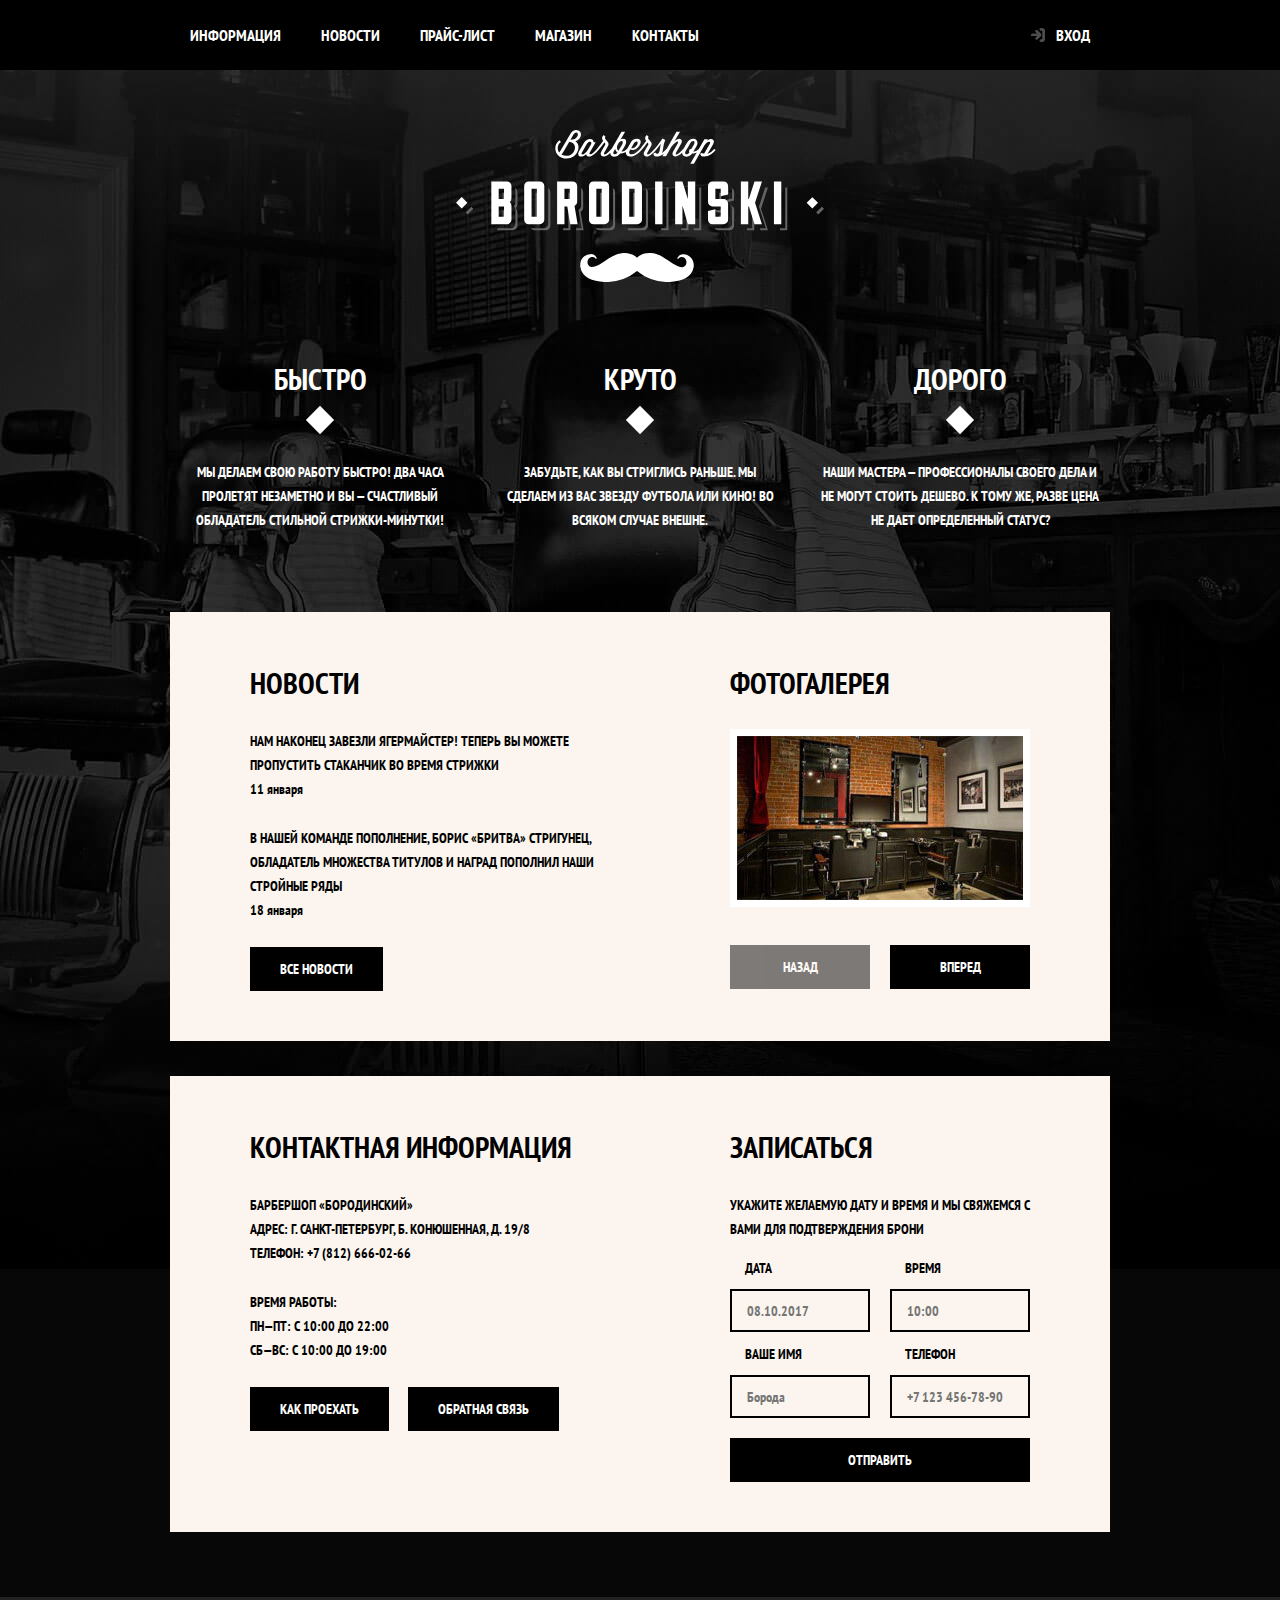
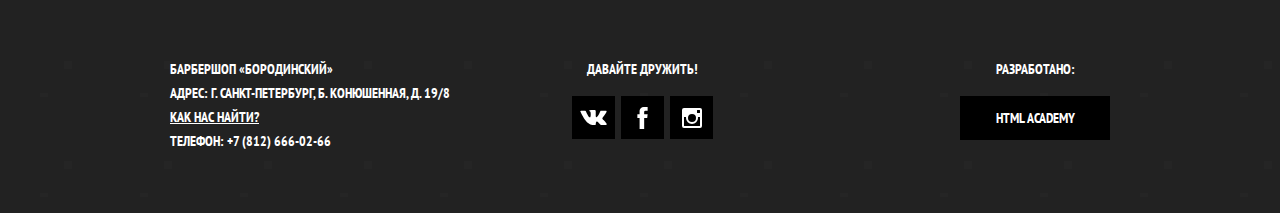
==== commit 48a5c3cb: "Достилизовал главную страницу" ====
--- a/index.html
+++ b/index.html
@@ -1,13 +1,15 @@
 <!DOCTYPE html>
 <html lang="ru">
 <head>
-  <meta charset="utf-8">
-  <title>HTML Academy: Барбершоп</title>
+  <meta charset="UTF-8">
+  <title>Барбершоп «Бородинский»</title>
   <link href="https://fonts.googleapis.com/css?family=PT+Sans+Narrow:400,700&amp;subset=latin,cyrillic" rel="stylesheet">
   <link href="css/normalize.css" rel="stylesheet">
   <link href="css/style.css" rel="stylesheet">
 </head>
+
 <body>
+
   <header class="main-header">
     <nav class="main-navigation">
       <a class="main-header-logo">
@@ -16,11 +18,11 @@
       <div class="main-navigation-wrapper">
         <div class="container">
           <ul class="site-navigation">
-            <li><a href="#">Информация</a></li>
-            <li><a href="#">Новости</a></li>
+            <li><a href="info.html">Информация</a></li>
+            <li><a href="news.html">Новости</a></li>
             <li><a href="price.html">Прайс-лист</a></li>
             <li><a href="catalog.html">Магазин</a></li>
-            <li><a href="#">Контакты</a></li>
+            <li><a href="contacts.html">Контакты</a></li>
           </ul>
           <ul class="user-navigation">
             <li><a class="login-link" href="login.html">Вход</a></li>
@@ -31,7 +33,9 @@
   </header>
 
   <main class="container">
+
     <h1 class="visually-hidden">Барбершоп «Бородинский»</h1>
+
     <section class="features">
       <h2 class="visually-hidden">Преимущества</h2>
       <ul class="features-list">
@@ -49,6 +53,7 @@
         </li>
       </ul>
     </section>
+
     <div class="index-columns">
       <section class="news">
         <h2>Новости</h2>
@@ -64,13 +69,16 @@
         </ul>
         <a class="button" href="news.html">Все новости</a>
       </section>
+
       <section class="gallery">
         <h2>Фотогалерея</h2>
-        <figure class="gallery-content">
-          <a href="#"><img src="img/gallery.jpg" width="286" height="164" alt="Интерьер"></a>
-        </figure>
-        <button class="button gallery-button gallery-button-back" type="button">Назад</button>
-        <button class="button gallery-button gallery-button-next" type="button">Вперед</button>
+        <div class="gallery-container">
+          <figure class="gallery-content">
+            <a href="#"><img src="img/gallery.jpg" width="286" height="164" alt="Интерьер"></a>
+          </figure>
+          <button class="button gallery-button gallery-button-back" type="button" disabled>Назад</button>
+          <button class="button gallery-button gallery-button-next" type="button">Вперед</button>
+        </div>
       </section>
     </div>
 
@@ -78,105 +86,79 @@
       <section class="contacts">
         <h2>Контактная информация</h2>
         <p>
-         Барбершоп «Бородинский»<br>
-         Адрес: г. Санкт-Петербург, Б. Конюшенная, д. 19/8<br>
-         Телефон: +7 (812) 666-02-66
-       </p>
-       <p>
-        Время работы:<br>
-        пн—пт: с 10:00 до 22:00<br>
-        сб—вс: с 10:00 до 19:00
+          Барбершоп «Бородинский»<br>
+          Адрес: г. Санкт-Петербург, Б. Конюшенная, д. 19/8<br>
+          Телефон: +7 (812) 666-02-66
+        </p>
+        <p>
+          Время работы:<br>
+          пн—пт: с 10:00 до 22:00<br>
+          сб—вс: с 10:00 до 19:00
+        </p>
+        <a class="button" href="map.html">Как проехать</a>
+        <a class="button" href="contacts.html">Обратная связь</a>
+      </section>
+
+      <section class="appointment">
+        <h2>Записаться</h2>
+        <p class="appointment-info">Укажите желаемую дату и время и мы свяжемся с вами для подтверждения брони</p>
+        <form class="appointment-form" action="https://echo.htmlacademy.ru" method="post">
+          <p class="appointment-item">
+            <label for="appointment-date">Дата</label>
+            <input id="appointment-date" type="text" name="date" value="" placeholder="08.10.2017">
+          </p>
+          <p class="appointment-item">
+            <label for="appointment-time">Время</label>
+            <input id="appointment-time" type="text" name="time" value="" placeholder="10:00">
+          </p>
+          <p class="appointment-item">
+            <label for="appointment-name">Ваше имя</label>
+            <input id="appointment-name" type="text" name="name" value="" placeholder="Борода">
+          </p>
+          <p class="appointment-item">
+            <label for="appointment-phone">Телефон</label>
+            <input id="appointment-phone" type="tel" name="phone" value="" placeholder="+7 123 456-78-90">
+          </p>
+          <button class="button" type="submit">Отправить</button>
+        </form>
+      </section>
+    </div>
+
+  </main>
+
+  <footer class="main-footer">
+    <div class="container">
+      <p class="footer-contacts">
+        Барбершоп «Бородинский»<br>
+        Адрес: г. Санкт-Петербург, Б. Конюшенная, д. 19/8<br>
+        <a href="map.html">Как нас найти?</a><br>
+        Телефон: +7 (812) 666-02-66
       </p>
-      <a class="button" href="map.html">Как проехать</a>
-      <a class="button" href="contacts.html">Обратная связь</a>
-    </section>
+      <div class="footer-social">
+        <b>Давайте дружить!</b>
+        <ul>
+          <li><a class="social-button" href="#"><span class="visually-hidden">Вконтакте</span>
+            <svg xmlns="http://www.w3.org/2000/svg" width="27" height="15" viewBox="0 0 26.14 14.91">
+              <path d="M26 13.47l-.09-.17a13.55 13.55 0 0 0-2.6-3q-.87-.83-1.1-1.12A1 1 0 0 1 22 8a10.27 10.27 0 0 1 1.22-1.78l.88-1.16q2.35-3.13 2-4L26 .94a.8.8 0 0 0-.4-.22 2.14 2.14 0 0 0-.87 0h-3.92a.51.51 0 0 0-.27 0h-.3a.6.6 0 0 0-.15.14.93.93 0 0 0-.14.24 22.22 22.22 0 0 1-1.46 3.06q-.5.84-.93 1.46a7 7 0 0 1-.71.91 4.94 4.94 0 0 1-.52.47q-.23.18-.35.15l-.23-.05a.9.9 0 0 1-.31-.33 1.49 1.49 0 0 1-.16-.53v-.55-.65-.57-1.12-1-.75a3.14 3.14 0 0 0 0-.62 2.12 2.12 0 0 0-.14-.44.73.73 0 0 0-.28-.33 1.57 1.57 0 0 0-.46-.18A9 9 0 0 0 12.57 0a8.93 8.93 0 0 0-3.25.33 1.83 1.83 0 0 0-.52.41q-.25.3-.07.33a1.67 1.67 0 0 1 1.16.59l.08.16a2.6 2.6 0 0 1 .19.63 6.32 6.32 0 0 1 .12 1 10.59 10.59 0 0 1 0 1.7q-.07.71-.13 1.1a2.21 2.21 0 0 1-.18.64 2.69 2.69 0 0 1-.16.3l-.07.07a1 1 0 0 1-.37.07.86.86 0 0 1-.46-.19 3.27 3.27 0 0 1-.56-.52 7 7 0 0 1-.66-.93q-.37-.6-.76-1.42l-.22-.39q-.2-.38-.56-1.11t-.62-1.43A.9.9 0 0 0 5.2.9h-.07a.93.93 0 0 0-.22-.16A1.44 1.44 0 0 0 4.6.65L.87.68A1 1 0 0 0 .1.94L0 1a.44.44 0 0 0 0 .22 1.08 1.08 0 0 0 .08.37Q.9 3.53 1.86 5.31t1.66 2.87Q4.23 9.27 5 10.24t1 1.24l.37.41.34.33a8.06 8.06 0 0 0 1 .78 16.34 16.34 0 0 0 1.4.9 7.6 7.6 0 0 0 1.79.72 6.19 6.19 0 0 0 2 .22h1.57a1.08 1.08 0 0 0 .72-.3l.05-.07a.9.9 0 0 0 .1-.25 1.38 1.38 0 0 0 0-.37 4.48 4.48 0 0 1 .09-1.05 2.77 2.77 0 0 1 .23-.71 1.74 1.74 0 0 1 .29-.4 1.19 1.19 0 0 1 .23-.2h.11a.86.86 0 0 1 .77.21 4.52 4.52 0 0 1 .83.79q.39.47.93 1.05a6.41 6.41 0 0 0 1 .87l.27.16a3.31 3.31 0 0 0 .71.3 1.53 1.53 0 0 0 .76.07l3.48-.05a1.58 1.58 0 0 0 .8-.17.68.68 0 0 0 .34-.37 1.06 1.06 0 0 0 0-.46 1.71 1.71 0 0 0-.1-.36z" fill="#fff">
+              </path>
+            </svg>
+          </a></li>
+          <li><a class="social-button" href="#"><span class="visually-hidden">Фейсбук</span>
+            <svg xmlns="http://www.w3.org/2000/svg" width="19" height="22" viewBox="0 0 10.15 21.74"><path d="M3.34 1.12A4.77 4.77 0 0 1 6.53 0h3.61v3.81H7.81a1.07 1.07 0 0 0-1.09.83v2.55h3.42c-.08 1.23-.24 2.45-.41 3.67h-3v10.87H2.21V10.86H0V7.21h2.19V3.66a3.83 3.83 0 0 1 1.15-2.54z" fill="#fff"/>
+            </a></li>
+            <li><a class="social-button" href="#"><span class="visually-hidden">Инстаграм</span>
+              <svg xmlns="http://www.w3.org/2000/svg" width="20" height="20" viewBox="0 0 20 20">
+                <path d="M18 0H2a2 2 0 0 0-2 2v16a2 2 0 0 0 2 2h16a2 2 0 0 0 2-2V2a2 2 0 0 0-2-2zm-8 6a4 4 0 1 1-4 4 4 4 0 0 1 4-4zM2.5 18a.47.47 0 0 1-.5-.5V9h2.1a3.4 3.4 0 0 0-.1 1 6 6 0 1 0 12 0 3.4 3.4 0 0 0-.1-1H18v8.5a.47.47 0 0 1-.5.5zM18 4.5a.47.47 0 0 1-.5.5h-2a.47.47 0 0 1-.5-.5v-2a.47.47 0 0 1 .5-.5h2a.47.47 0 0 1 .5.5z" fill="#fff">
+                </path>
+              </svg>
+            </a></li>
+          </ul>
+        </div>
+        <p class="footer-copyright">
+          <b>Разработано:</b> <a class="button" href="https://htmlacademy.ru">HTML Academy</a>
+        </p>
+      </div>
+    </footer>
 
-    <section class="appointment">
-      <h2>Записаться</h2>
-      <p class="appointment-info">Укажите желаемую дату и время и мы свяжемся с вами для подтверждения брони</p>
-      <form class="appointment-form" action="https://echo.htmlacademy.ru" method="post">
-        <p class="appointment-item">
-          <label for="appointment-date">Дата</label>
-          <input id="appointment-date" type="text" name="date" value="" placeholder="08.10.2017">
-        </p>
-        <p class="appointment-item">
-          <label for="appointment-time">Время</label>
-          <input id="appointment-time" type="text" name="time" value="" placeholder="10:00">
-        </p>
-        <p class="appointment-item">
-          <label for="appointment-name">Ваше имя</label>
-          <input id="appointment-name" type="text" name="name" value="" placeholder="Борода">
-        </p>
-        <p class="appointment-item">
-          <label for="appointment-phone">Телефон</label>
-          <input id="appointment-phone" type="tel" name="phone" value="" placeholder="+7 123 456-78-90">
-        </p>
-        <button class="button" type="submit">Отправить</button>
-      </form>
-    </section>
-  </div>
-
-</main>
-
-<footer class="main-footer">
-  <div class="container">
-    <p class="footer-contacts">
-      Барбершоп «Бородинский»<br>
-      Адрес: г. Санкт-Петербург, Б. Конюшенная, д. 19/8<br>
-      <a href="map.html">Как нас найти?</a><br>
-      Телефон: +7 (812) 666-02-66
-    </p>
-    <div class="footer-social">
-      <b>Давайте дружить!</b>
-      <ul>
-        <li><a class="social-button" href="#">Вконтакте</a></li>
-        <li><a class="social-button" href="#">Фейсбук</a></li>
-        <li><a class="social-button" href="#">Инстаграм</a></li>
-      </ul>
-    </div>
-    <p class="footer-copyright">
-      <b>Разработано:</b>
-      <a class="button" href="https://htmlacademy.ru">HTML Academy</a>
-    </p>
-  </div>
-</footer>
-
-<section class="modal modal-login">
-  <h2>Личный кабинет</h2>
-  <p>Введите свой логин и пароль.</p>
-  <form class="login-form" action="https://echo.htmlacademy.ru" method="post">
-    <p>
-      <label class="visually-hidden" for="user-login">Логин</label>
-      <input class="login-icon-user" id="user-login" type="text" name="login" placeholder="Логин">
-    </p>
-    <p>
-      <label class="visually-hidden" for="user-password">Пароль</label>
-      <input class="login-icon-password" id="user-password" type="password" name="password" placeholder="Пароль">
-    </p>
-    <p class="login-password-info">
-      <label class="login-checkbox">
-        <input type="checkbox" name="remember">
-        Запомните меня
-      </label>
-      <a class="restore" href="#">Я забыл пароль!</a>
-    </p>
-    <button class="button" type="submit">
-      Войти
-    </button>
-  </form>
-  <button class="modal-close" type="button">
-    Закрыть
-  </button>
-</section>
-
-<section class="modal modal-map">
-  <h2 class="visually-hidden">Как до нас добраться</h2>
-  <p>
-    <img src="img/map.jpg" width="780" height="560" alt="Офис компании по адресу ул. Большая Конюшенная 19/8, Санкт-Петербург">
-  </p>
-  <button class="modal-close" type="button">
-    Закрыть
-  </button>
-</section>
-</body>
-</html>
+  </body>
+  </html>
--- a/css/style.css
+++ b/css/style.css
@@ -1,18 +1,47 @@
 body {
+  min-width: 960px;
   margin: 0;
   padding: 0;
 
-  font-family: "PT Sans Narrow", Arial, sans-serif;
+  font-weight: 700;
   font-size: 14px;
   line-height: 24px;
-  font-weight: 700;
+  font-family: "PT Sans Narrow", Arial, sans-serif;
   color: #ffffff;
   text-transform: uppercase;
 
   background-color: #000000;
   background-image: url("../img/bg.jpg");
+  background-repeat: no-repeat;
   background-position: top center;
-  background-repeat: no-repeat;
+}
+
+a {
+  text-decoration: none;
+}
+
+img {
+  max-width: 100%;
+  height: auto;
+}
+
+.visually-hidden:not(:focus):not(:active),
+input[type="checkbox"].visually-hidden,
+input[type="radio"].visually-hidden {
+  position: absolute;
+
+  width: 1px;
+  height: 1px;
+  margin: -1px;
+  padding: 0;
+  overflow: hidden;
+
+  white-space: nowrap;
+
+  border: 0;
+
+  clip: rect(0 0 0 0);
+  clip-path: inset(100%);
 }
 
 .inner-page {
@@ -20,30 +49,23 @@
 
   background-color: #f9f6f3;
   background-image: url("../img/pattern-light.jpg");
+  background-repeat: repeat;
   background-position: 0 0;
-  background-repeat: repeat;
 }
 
 .main-header {
   margin-bottom: 75px;
 }
 
-.inner-page .main-header {
-  margin-bottom: 50px;
-
-  background-color: #000000;
-}
-
-a {
-  text-decoration: none;
-}
-
 .button {
+  display: inline-block;
+  margin-right: 16px;
+  padding: 10px 30px;
+
   font: inherit;
-
+  vertical-align: middle;
   text-align: center;
   color: #ffffff;
-  vertical-align: middle;
   text-transform: uppercase;
 
   background-color: #000000;
@@ -56,6 +78,13 @@
   background-color: #663d15;
 }
 
+.button.disabled,
+.button:disabled {
+  background-color: #000000;
+  cursor: default;
+  opacity: 0.5;
+}
+
 .main-navigation {
   display: flex;
   flex-direction: column;
@@ -66,12 +95,6 @@
   color: #ffffff;
 
   background-color: transparent;
-}
-
-.inner-page .main-navigation {
-  display: flex;
-  align-items: flex-start;
-  flex-direction: row;
 }
 
 .main-header-logo {
@@ -80,14 +103,6 @@
   height: 153px;
 }
 
-.inner-page .main-header-logo {
-  order: 0;
-
-  width: 111px;
-  height: 24px;
-  padding: 23px 20px;
-}
-
 .main-navigation-wrapper {
   width: 100%;
   margin-bottom: 60px;
@@ -103,25 +118,29 @@
 
 .site-navigation,
 .user-navigation {
-  list-style: none;
   margin: 0;
   padding: 0;
+
+  list-style: none;
 }
 
 .site-navigation {
+  display: flex;
+  flex-wrap: wrap;
   width: 620px;
 }
 
 .user-navigation {
-  width: 140px;
-}
-
-.inner-page .user-navigation {
-  margin-left: auto;
+  display: flex;
+  max-width: 140px;
 }
 
 .site-navigation a,
 .user-navigation a {
+  display: block;
+  padding: 25px 20px;
+
+  vertical-align: middle;
   color: #ffffff;
 }
 
@@ -132,6 +151,33 @@
   background-color: #242424;
 }
 
+.user-navigation .login-link {
+  position: relative;
+
+  padding-left: 50px;
+}
+
+.login-link::before {
+  content: "";
+  position: absolute;
+  top: 27px;
+  left: 24px;
+
+  width: 16px;
+  height: 18px;
+
+  background-image: url("../img/login.svg");
+  background-repeat: no-repeat;
+  background-position: 0 0;
+  opacity: 0.3;
+}
+
+.login-link:hover::before,
+.login-link:focus::before,
+.login-link:active::before {
+  opacity: 1;
+}
+
 .container {
   width: 940px;
   margin: 0 auto;
@@ -153,29 +199,57 @@
 
 .feature-item {
   width: 300px;
+
   text-align: center;
 }
 
 .feature-item h3 {
+  position: relative;
+
+  margin: 0;
+  margin-bottom: 60px;
+
   font-size: 30px;
   line-height: 42px;
 }
 
+.feature-item h3::after {
+  content: "";
+  position: absolute;
+  bottom: -30px;
+  left: 50%;
+
+  width: 20px;
+  height: 20px;
+  margin-left: -10px;
+
+  background-color: #ffffff;
+  transform: rotate(45deg);
+}
+
+.feature-item p {
+  margin: 0 10px;
+}
+
 .index-columns {
   display: flex;
   justify-content: space-between;
+  margin-bottom: 35px;
   padding: 50px 80px;
-  margin-bottom: 35px;
 
   color: #000000;
 
   background-color: #f8f5f2;
-  background-image: url("../img/pattern-light.jpg");
-  background-position: 0 0;
-  background-repeat: repeat;
+  background-image: url("../img/line.png"),
+  url("../img/pattern-light.jpg");
+  background-repeat: no-repeat, repeat;
+  background-position: center, 0 0;
 }
 
 .index-columns h2 {
+  margin: 0;
+  margin-bottom: 25px;
+
   font-size: 30px;
   line-height: 42px;
 }
@@ -185,7 +259,19 @@
 }
 
 .news-list {
-  list-style: none;
+  margin: 0;
+  margin-bottom: 25px;
+  padding: 0;
+
+  list-style: none;
+}
+
+.news-item {
+  margin-bottom: 25px;
+}
+
+.news-item p {
+  margin: 0;
 }
 
 .news-item time {
@@ -196,20 +282,86 @@
   width: 300px;
 }
 
+.gallery-container {
+  position: relative;
+
+  height: 260px;
+}
+
 .gallery-content {
+  height: 164px;
+  margin: 0;
+
   background-color: #cccccc;
   border: 7px solid #ffffff;
 }
 
+.gallery-content img {
+  width: 286px;
+  height: 164px;
+}
+
+.gallery-button {
+  position: absolute;
+  bottom: 0;
+
+  box-sizing: border-box;
+  width: 140px;
+  margin: 0;
+}
+
+.gallery-button-back {
+  left: 0;
+}
+
+.gallery-button-next {
+  right: 0;
+}
+
 .contacts {
   width: 380px;
 }
 
+.contacts p {
+  margin: 0;
+  margin-bottom: 25px;
+}
+
 .appointment {
   width: 300px;
 }
 
+.appointment-info {
+  margin: 0;
+  margin-bottom: 15px;
+}
+
+.appointment-form {
+  display: flex;
+  flex-wrap: wrap;
+  justify-content: space-between;
+}
+
+.appointment-item {
+  width: 140px;
+  margin: 0;
+  margin-bottom: 10px;
+}
+
+.appointment-item label {
+  display: block;
+  margin-bottom: 9px;
+  margin-left: 15px;
+}
+
 .appointment-item input {
+  box-sizing: border-box;
+  width: 140px;
+  padding-top: 8px;
+  padding-right: 15px;
+  padding-bottom: 7px;
+  padding-left: 15px;
+
   font: inherit;
 
   background-color: transparent;
@@ -220,20 +372,19 @@
   border-color: #663d15;
 }
 
+.appointment .button {
+  display: block;
+  width: 100%;
+  margin-top: 10px;
+  margin-right: 0;
+}
+
 .page-title {
-  margin: 0;
-  margin-bottom: 15px;
-  padding: 0;
-
   font-size: 30px;
   line-height: 42px;
 }
 
 .breadcrumbs {
-  padding: 0;
-  margin: 0;
-  margin-bottom: 50px;
-
   list-style: none;
 }
 
@@ -250,15 +401,6 @@
   color: #aba9a7;
 }
 
-.catalog-columns {
-  display: flex;
-  justify-content: space-between;
-}
-
-.filters {
-  width: 180px;
-}
-
 .filter fieldset {
   border: none;
 }
@@ -284,31 +426,13 @@
   opacity: 0.5;
 }
 
-.catalog {
-  width: 700px;
-}
-
 .catalog-list {
-  display: flex;
-  flex-wrap: wrap;
-  padding: 0;
-  margin: 0;
-  margin-bottom: 25px;
-
   list-style: none;
 }
 
 .catalog-item {
-  width: 220px;
-  margin-bottom: 20px;
-  margin-right: 20px;
-
   background-color: #f8f8f8;
   box-shadow: 0 0 10px rgba(0, 0, 0, 0.1);
-}
-
-.catalog-item:nth-child(3n) {
-  margin-right: 0;
 }
 
 .catalog-item:hover {
@@ -342,9 +466,6 @@
 }
 
 .pagination-list {
-  padding: 0;
-  margin: 0;
-
   list-style: none;
 }
 
@@ -378,10 +499,6 @@
   list-style: none;
 }
 
-.product-photos {
-  width: 460px;
-}
-
 .product-photo-preview li {
   box-shadow: 0 0 10px 2px rgba(0, 0, 0, 0.1);
 }
@@ -402,10 +519,6 @@
   background-color: #e5e5e5;
 }
 
-.product-info {
-  width: 390px;
-}
-
 .product-info h3 {
   font-size: 24px;
   line-height: 30px;
@@ -423,12 +536,8 @@
 
   background-color: #212121;
   background-image: url("../img/pattern-dark.jpg");
+  background-repeat: repeat;
   background-position: 0 0;
-  background-repeat: repeat;
-}
-
-.inner-page .main-footer {
-  margin-top: 45px;
 }
 
 .main-footer .container {
@@ -438,7 +547,7 @@
 .footer-contacts {
   width: 320px;
   margin: 0;
-  margin-right: 70px;
+  margin-right: 80px;
 }
 
 .footer-contacts a {
@@ -458,18 +567,57 @@
 }
 
 .footer-social ul {
-  list-style: none;
+  display: flex;
+  flex-wrap: wrap;
+  justify-content: space-between;
+  width: 141px;
+  margin: 0 auto;
+  padding: 0;
+
+  list-style: none;
+}
+
+.footer-social b {
+  display: block;
+  margin-bottom: 15px;
 }
 
 .social-button {
-  color: #ffffff;
+  display: flex;
+  justify-content: center;
+  align-items: center;
+  width: 43px;
+  height: 43px;
+
+  background-color: #000000;
+}
+
+.social-button:hover,
+.social-button:focus {
+  background-color: #ffffff;
+}
+
+.social-button:hover path,
+.social-button:focus path {
+  fill: #000000;
 }
 
 .footer-copyright {
   width: 150px;
   margin: 0;
   margin-left: auto;
+
   text-align: center;
+}
+
+.footer-copyright .button {
+  display: block;
+  margin-right: 0;
+}
+
+.footer-copyright b {
+  display: block;
+  margin-bottom: 15px;
 }
 
 .footer-copyright .button:hover,
